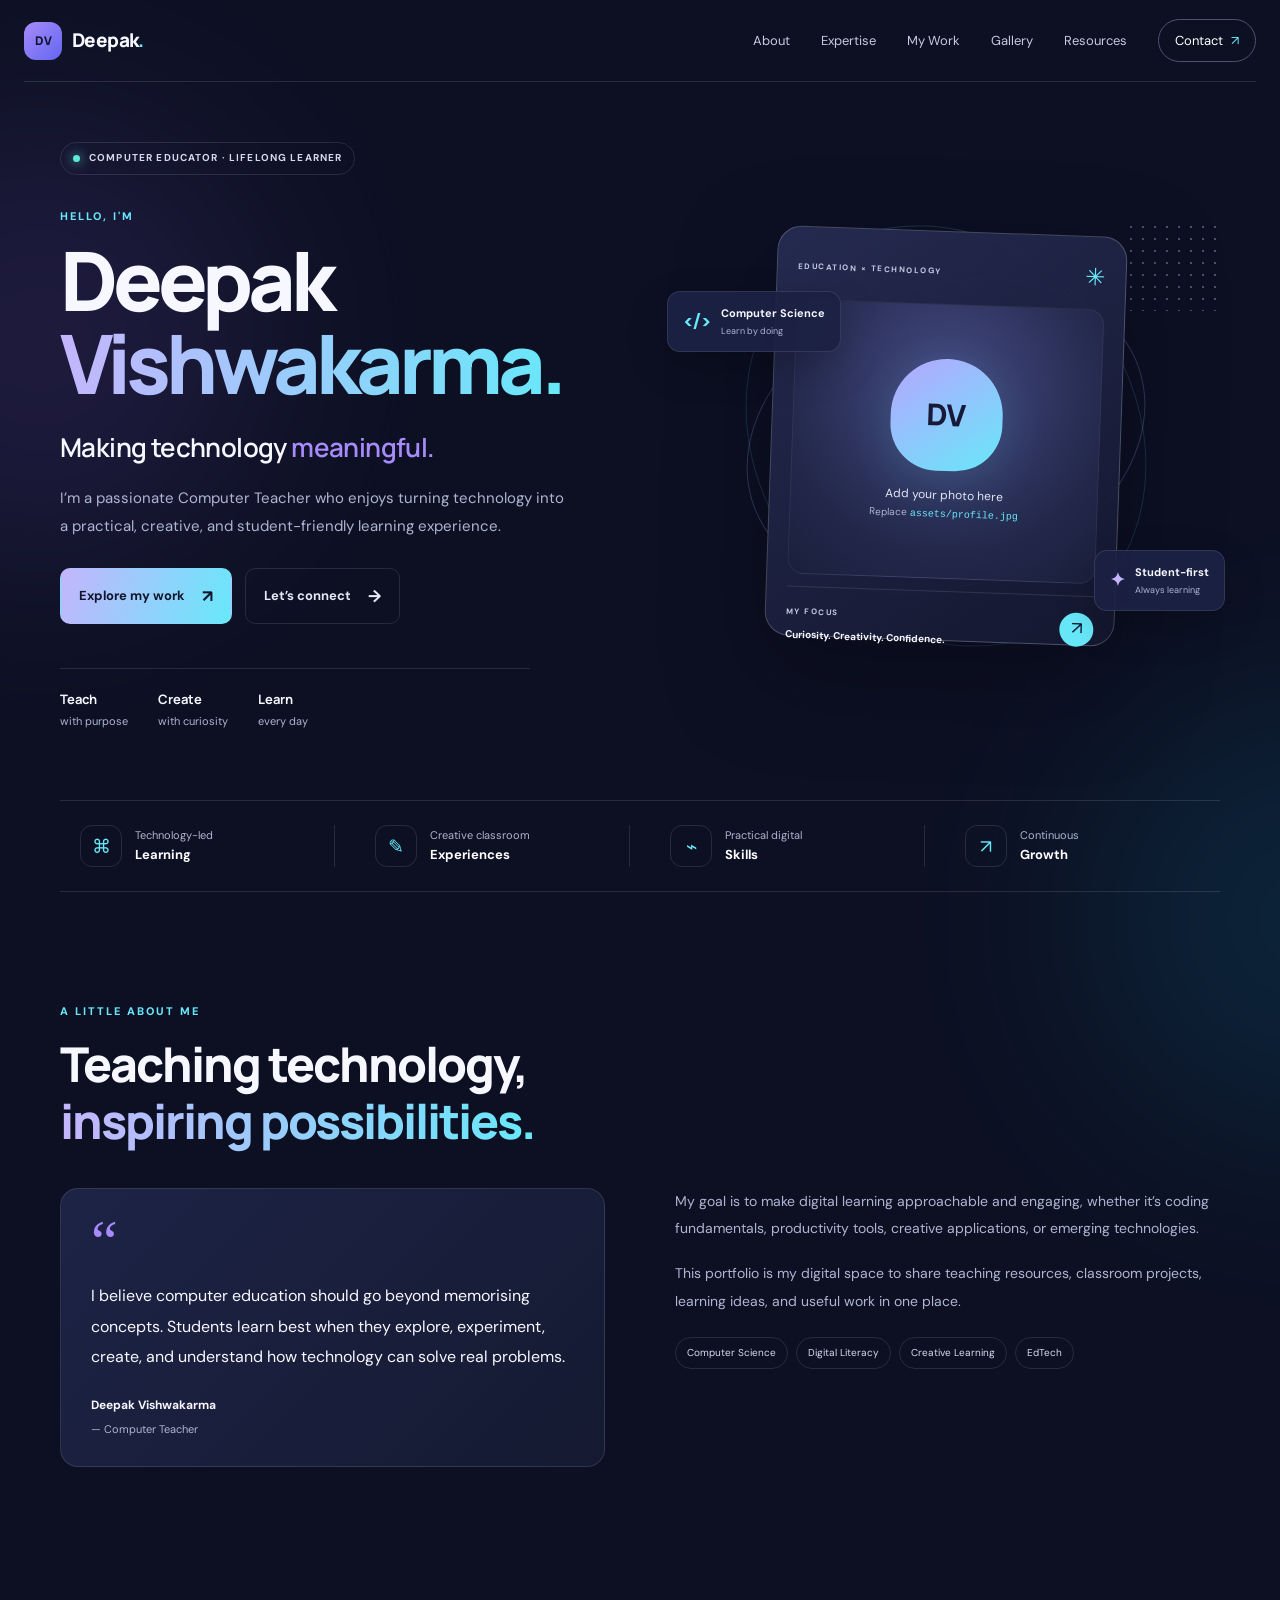
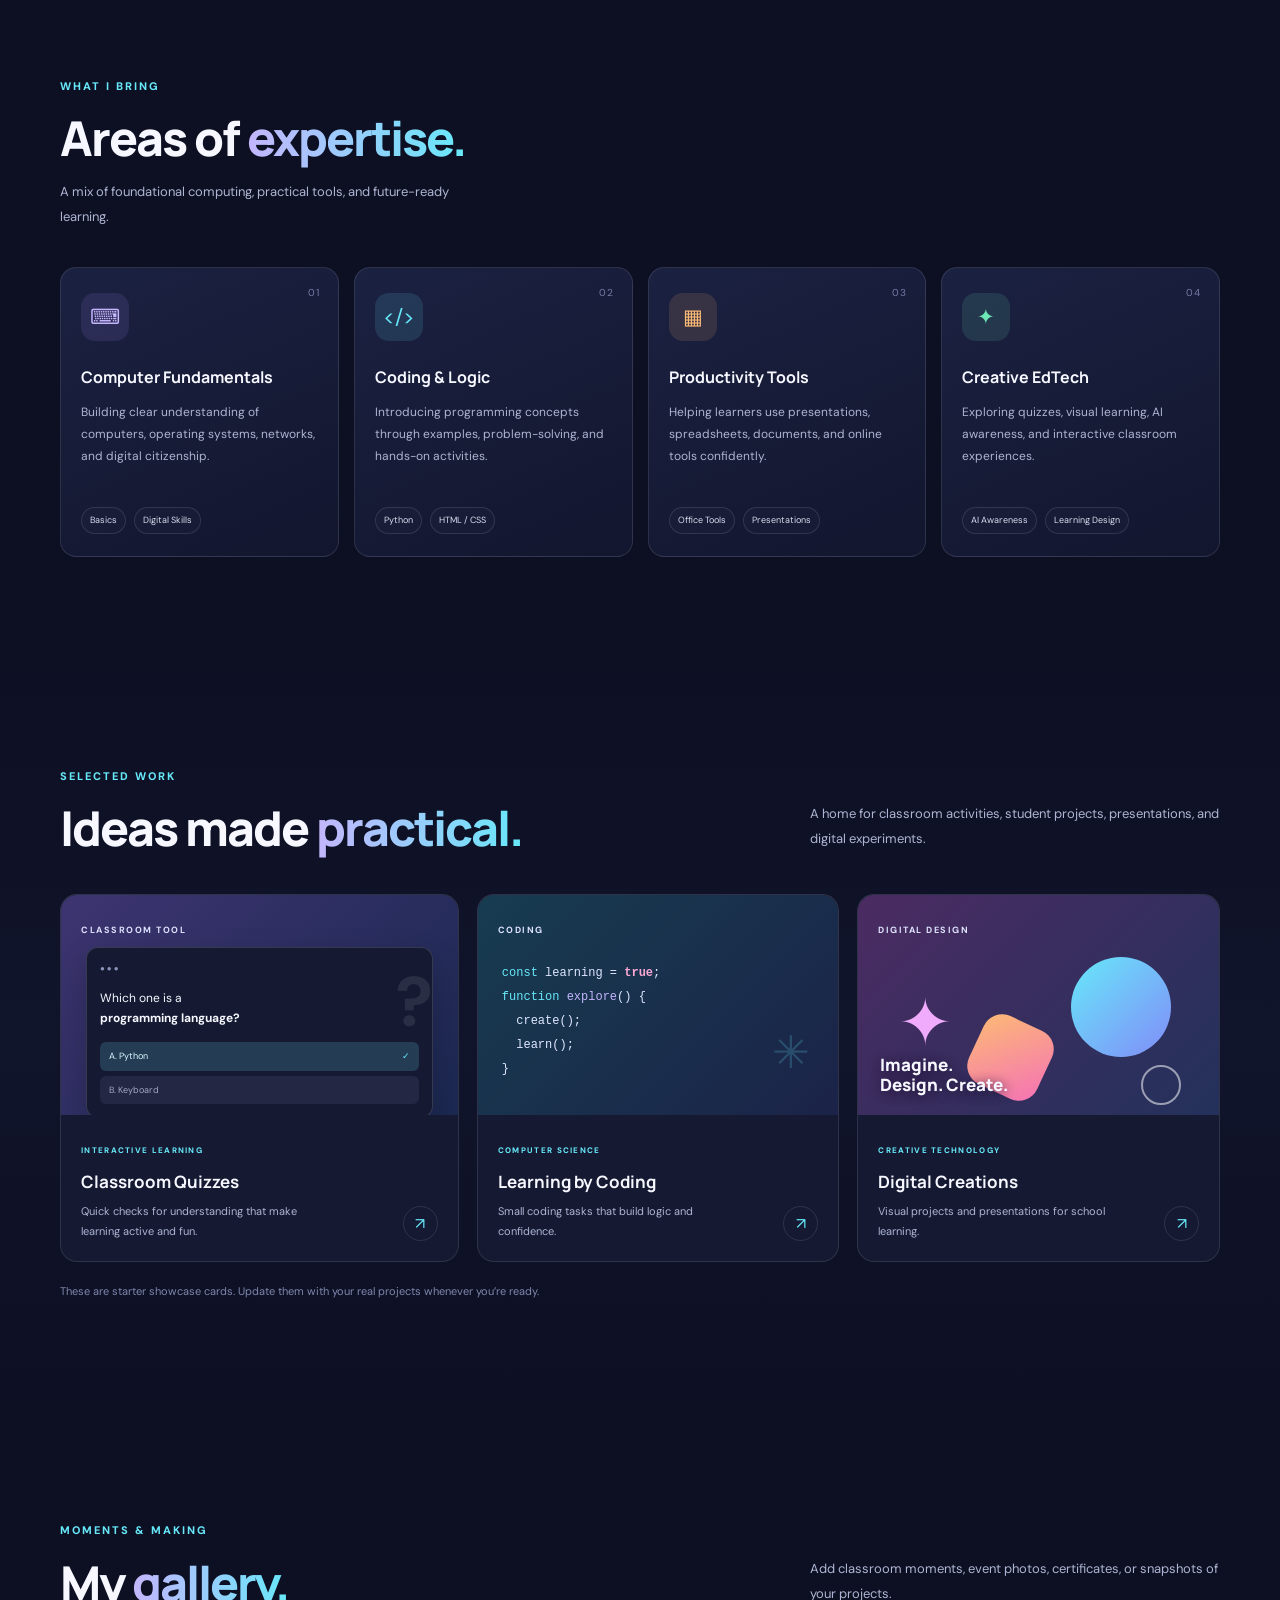
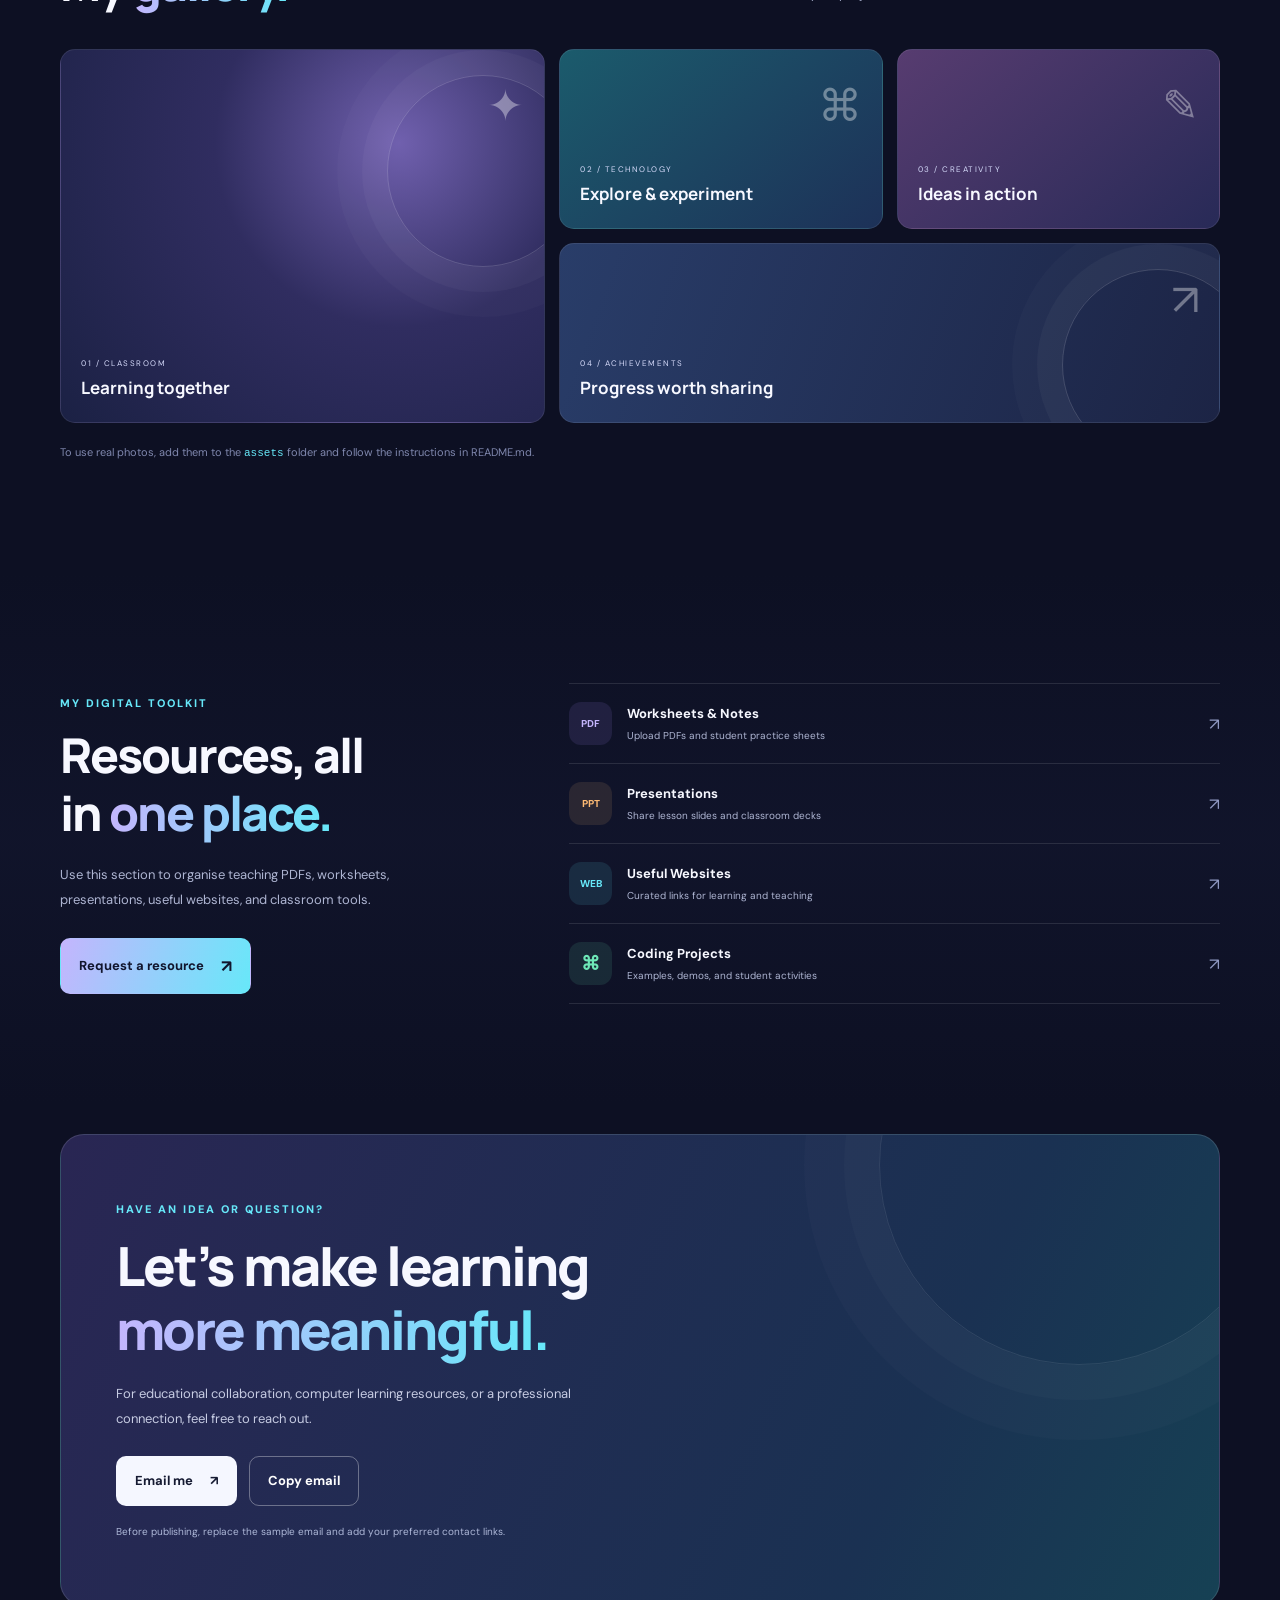
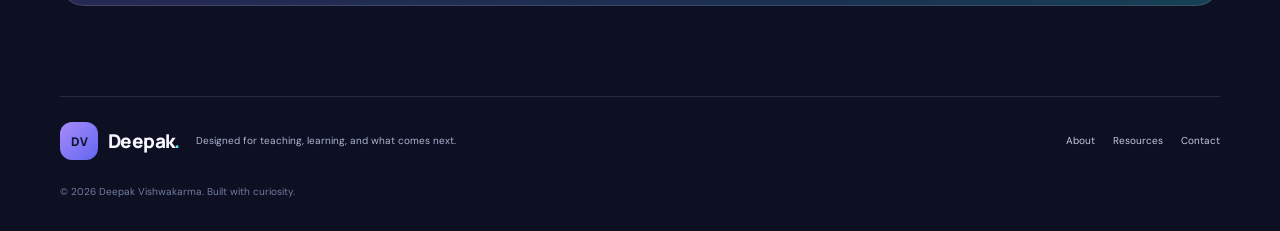
==== index.html @ 4300f4b6 "Add files via upload" ====
<!doctype html>
<html lang="en">
<head>
  <meta charset="utf-8">
  <meta name="viewport" content="width=device-width, initial-scale=1">
  <meta name="theme-color" content="#10152f">
  <meta name="description" content="Deepak Vishwakarma — Computer Teacher, technology educator, and lifelong learner.">
  <title>Deepak Vishwakarma | Computer Educator</title>
  <link rel="preconnect" href="https://fonts.googleapis.com">
  <link rel="preconnect" href="https://fonts.gstatic.com" crossorigin>
  <link href="https://fonts.googleapis.com/css2?family=DM+Sans:wght@400;500;600;700&family=Manrope:wght@400;500;600;700;800&display=swap" rel="stylesheet">
  <link rel="stylesheet" href="styles.css">
</head>
<body>
  <div class="page-glow glow-one"></div><div class="page-glow glow-two"></div>
  <header class="site-header">
    <a class="brand" href="#home" aria-label="Deepak Vishwakarma home"><span class="brand-mark">DV</span><span>Deepak<span class="brand-dot">.</span></span></a>
    <button class="menu-toggle" id="menuToggle" aria-label="Open navigation" aria-expanded="false">☰</button>
    <nav class="nav" id="nav">
      <a href="#about">About</a><a href="#expertise">Expertise</a><a href="#work">My Work</a><a href="#gallery">Gallery</a><a href="#resources">Resources</a><a class="nav-contact" href="#contact">Contact <span>↗</span></a>
    </nav>
  </header>

  <main>
    <section class="hero section-wrap" id="home">
      <div class="hero-copy">
        <div class="availability"><span class="pulse"></span> COMPUTER EDUCATOR · LIFELONG LEARNER</div>
        <p class="eyebrow">HELLO, I'M</p>
        <h1>Deepak<br><span>Vishwakarma.</span></h1>
        <h2>Making technology <em>meaningful.</em></h2>
        <p class="hero-description">I’m a passionate Computer Teacher who enjoys turning technology into a practical, creative, and student-friendly learning experience.</p>
        <div class="hero-actions"><a class="button button-primary" href="#work">Explore my work <span>↗</span></a><a class="button button-quiet" href="#contact">Let’s connect <span>→</span></a></div>
        <div class="hero-meta"><div><strong>Teach</strong><span>with purpose</span></div><div><strong>Create</strong><span>with curiosity</span></div><div><strong>Learn</strong><span>every day</span></div></div>
      </div>
      <div class="hero-visual">
        <div class="visual-orbit orbit-a"></div><div class="visual-orbit orbit-b"></div>
        <div class="portrait-card">
          <div class="portrait-top"><span class="tiny-label">EDUCATION × TECHNOLOGY</span><span class="spark">✳</span></div>
          <div class="portrait-placeholder" id="profilePhoto">
            <div class="avatar-shape"><span>DV</span></div>
            <p>Add your photo here</p><small>Replace <code>assets/profile.jpg</code></small>
          </div>
          <div class="portrait-bottom"><div><span class="tiny-label">MY FOCUS</span><strong>Curiosity. Creativity. Confidence.</strong></div><span class="arrow-badge">↗</span></div>
        </div>
        <div class="floating-chip chip-code"><span class="chip-icon">&lt;/&gt;</span><span><b>Computer Science</b><small>Learn by doing</small></span></div>
        <div class="floating-chip chip-light"><span class="chip-icon">✦</span><span><b>Student-first</b><small>Always learning</small></span></div>
        <div class="hero-grid-dots"></div>
      </div>
    </section>

    <section class="stats section-wrap">
      <div><span class="stat-icon">⌘</span><p>Technology-led<br><b>Learning</b></p></div>
      <div><span class="stat-icon">✎</span><p>Creative classroom<br><b>Experiences</b></p></div>
      <div><span class="stat-icon">⌁</span><p>Practical digital<br><b>Skills</b></p></div>
      <div><span class="stat-icon">↗</span><p>Continuous<br><b>Growth</b></p></div>
    </section>

    <section class="section section-wrap" id="about">
      <div class="section-heading"><p class="eyebrow">A LITTLE ABOUT ME</p><h2>Teaching technology,<br><span>inspiring possibilities.</span></h2></div>
      <div class="about-grid">
        <div class="about-note"><span class="quote-mark">“</span><p>I believe computer education should go beyond memorising concepts. Students learn best when they explore, experiment, create, and understand how technology can solve real problems.</p><div class="signature">Deepak Vishwakarma <span>— Computer Teacher</span></div></div>
        <div class="about-details"><p>My goal is to make digital learning approachable and engaging, whether it’s coding fundamentals, productivity tools, creative applications, or emerging technologies.</p><p>This portfolio is my digital space to share teaching resources, classroom projects, learning ideas, and useful work in one place.</p><div class="detail-pills"><span>Computer Science</span><span>Digital Literacy</span><span>Creative Learning</span><span>EdTech</span></div></div>
      </div>
    </section>

    <section class="section section-wrap" id="expertise">
      <div class="section-heading"><p class="eyebrow">WHAT I BRING</p><h2>Areas of <span>expertise.</span></h2><p class="section-subtitle">A mix of foundational computing, practical tools, and future-ready learning.</p></div>
      <div class="expertise-grid">
        <article class="expertise-card"><span class="card-number">01</span><div class="feature-icon purple">⌨</div><h3>Computer Fundamentals</h3><p>Building clear understanding of computers, operating systems, networks, and digital citizenship.</p><div class="mini-tags"><span>Basics</span><span>Digital Skills</span></div></article>
        <article class="expertise-card"><span class="card-number">02</span><div class="feature-icon blue">&lt;/&gt;</div><h3>Coding & Logic</h3><p>Introducing programming concepts through examples, problem-solving, and hands-on activities.</p><div class="mini-tags"><span>Python</span><span>HTML / CSS</span></div></article>
        <article class="expertise-card"><span class="card-number">03</span><div class="feature-icon orange">▦</div><h3>Productivity Tools</h3><p>Helping learners use presentations, spreadsheets, documents, and online tools confidently.</p><div class="mini-tags"><span>Office Tools</span><span>Presentations</span></div></article>
        <article class="expertise-card"><span class="card-number">04</span><div class="feature-icon green">✦</div><h3>Creative EdTech</h3><p>Exploring quizzes, visual learning, AI awareness, and interactive classroom experiences.</p><div class="mini-tags"><span>AI Awareness</span><span>Learning Design</span></div></article>
      </div>
    </section>

    <section class="section work-section" id="work"><div class="section-wrap">
      <div class="section-heading heading-row"><div><p class="eyebrow">SELECTED WORK</p><h2>Ideas made <span>practical.</span></h2></div><p class="section-subtitle">A home for classroom activities, student projects, presentations, and digital experiments.</p></div>
      <div class="work-grid">
        <article class="work-card work-feature"><div class="work-art art-quiz"><span class="art-label">CLASSROOM TOOL</span><div class="quiz-window"><span>● ● ●</span><div class="quiz-question">Which one is a<br><b>programming language?</b></div><div class="quiz-option">A. Python <span>✓</span></div><div class="quiz-option faded">B. Keyboard</div></div><span class="art-decoration">?</span></div><div class="work-info"><div><span class="work-type">INTERACTIVE LEARNING</span><h3>Classroom Quizzes</h3><p>Quick checks for understanding that make learning active and fun.</p></div><a class="round-link" href="#contact" aria-label="Ask about classroom quizzes">↗</a></div></article>
        <article class="work-card"><div class="work-art art-code"><span class="art-label">CODING</span><div class="code-lines"><i>const</i> learning = <b>true</b>;<br><i>function</i> <em>explore</em>() {<br>&nbsp;&nbsp;create();<br>&nbsp;&nbsp;learn();<br>}</div><span class="code-spark">✳</span></div><div class="work-info"><div><span class="work-type">COMPUTER SCIENCE</span><h3>Learning by Coding</h3><p>Small coding tasks that build logic and confidence.</p></div><a class="round-link" href="#resources" aria-label="Explore coding resources">↗</a></div></article>
        <article class="work-card"><div class="work-art art-creative"><span class="art-label">DIGITAL DESIGN</span><div class="design-shapes"><span>✦</span><i></i><b></b><em></em></div><div class="design-caption">Imagine.<br>Design. Create.</div></div><div class="work-info"><div><span class="work-type">CREATIVE TECHNOLOGY</span><h3>Digital Creations</h3><p>Visual projects and presentations for school learning.</p></div><a class="round-link" href="#gallery" aria-label="View gallery">↗</a></div></article>
      </div>
      <p class="edit-hint">These are starter showcase cards. Update them with your real projects whenever you’re ready.</p>
    </div></section>

    <section class="section section-wrap" id="gallery">
      <div class="section-heading heading-row"><div><p class="eyebrow">MOMENTS & MAKING</p><h2>My <span>gallery.</span></h2></div><p class="section-subtitle">Add classroom moments, event photos, certificates, or snapshots of your projects.</p></div>
      <div class="gallery-grid">
        <div class="gallery-tile gallery-one"><span class="gallery-symbol">✦</span><div><small>01 / CLASSROOM</small><b>Learning together</b></div></div>
        <div class="gallery-tile gallery-two"><span class="gallery-symbol">⌘</span><div><small>02 / TECHNOLOGY</small><b>Explore & experiment</b></div></div>
        <div class="gallery-tile gallery-three"><span class="gallery-symbol">✎</span><div><small>03 / CREATIVITY</small><b>Ideas in action</b></div></div>
        <div class="gallery-tile gallery-four"><span class="gallery-symbol">↗</span><div><small>04 / ACHIEVEMENTS</small><b>Progress worth sharing</b></div></div>
      </div>
      <p class="edit-hint">To use real photos, add them to the <code>assets</code> folder and follow the instructions in README.md.</p>
    </section>

    <section class="section resources-section" id="resources"><div class="section-wrap resources-layout">
      <div><p class="eyebrow">MY DIGITAL TOOLKIT</p><h2>Resources, all<br>in <span>one place.</span></h2><p class="section-subtitle">Use this section to organise teaching PDFs, worksheets, presentations, useful websites, and classroom tools.</p><a class="button button-primary" href="#contact">Request a resource <span>↗</span></a></div>
      <div class="resource-list">
        <a class="resource-item" href="#contact"><span class="resource-icon">PDF</span><span><b>Worksheets & Notes</b><small>Upload PDFs and student practice sheets</small></span><span class="resource-arrow">↗</span></a>
        <a class="resource-item" href="#contact"><span class="resource-icon ppt">PPT</span><span><b>Presentations</b><small>Share lesson slides and classroom decks</small></span><span class="resource-arrow">↗</span></a>
        <a class="resource-item" href="#contact"><span class="resource-icon web">WEB</span><span><b>Useful Websites</b><small>Curated links for learning and teaching</small></span><span class="resource-arrow">↗</span></a>
        <a class="resource-item" href="#contact"><span class="resource-icon code">⌘</span><span><b>Coding Projects</b><small>Examples, demos, and student activities</small></span><span class="resource-arrow">↗</span></a>
      </div>
    </div></section>

    <section class="section section-wrap contact-section" id="contact">
      <div class="contact-card"><div class="contact-orb"></div><p class="eyebrow">HAVE AN IDEA OR QUESTION?</p><h2>Let’s make learning<br><span>more meaningful.</span></h2><p>For educational collaboration, computer learning resources, or a professional connection, feel free to reach out.</p><div class="contact-actions"><a class="button button-light" id="emailLink" href="mailto:your.email@example.com">Email me <span>↗</span></a><button class="button button-outline-light" id="copyEmail" type="button">Copy email</button></div><small class="contact-note">Before publishing, replace the sample email and add your preferred contact links.</small></div>
    </section>
  </main>

  <footer class="footer section-wrap"><a class="brand" href="#home"><span class="brand-mark">DV</span><span>Deepak<span class="brand-dot">.</span></span></a><p>Designed for teaching, learning, and what comes next.</p><div class="footer-links"><a href="#about">About</a><a href="#resources">Resources</a><a href="#contact">Contact</a></div><small>© <span id="year"></span> Deepak Vishwakarma. Built with curiosity.</small></footer>
  <div class="toast" id="toast" role="status" aria-live="polite"></div>
  <script src="script.js"></script>
</body>
</html>
---- styles.css ----
:root{--bg:#0d1023;--panel:#151a35;--panel2:#1b2142;--text:#f7f8ff;--muted:#aeb5d2;--purple:#a78bfa;--cyan:#67e8f9;--line:rgba(255,255,255,.11);--font:'DM Sans',sans-serif;--display:'Manrope',sans-serif}
*{box-sizing:border-box}html{scroll-behavior:smooth;scroll-padding-top:90px}body{margin:0;background:var(--bg);color:var(--text);font-family:var(--font);line-height:1.65;overflow-x:hidden}a{color:inherit;text-decoration:none}button{font:inherit}.page-glow{position:absolute;width:440px;height:440px;border-radius:50%;filter:blur(100px);opacity:.15;pointer-events:none;z-index:-1}.glow-one{background:#805ad5;top:120px;left:-180px}.glow-two{background:#0891b2;top:700px;right:-250px}.section-wrap{width:min(1160px,calc(100% - 48px));margin-inline:auto}.site-header{height:82px;width:min(1240px,calc(100% - 48px));margin:auto;display:flex;align-items:center;justify-content:space-between;border-bottom:1px solid var(--line);position:relative;z-index:10}.brand{display:flex;align-items:center;gap:10px;font-family:var(--display);font-size:19px;font-weight:800;letter-spacing:-.6px}.brand-mark{display:grid;place-items:center;width:38px;height:38px;border-radius:12px;background:linear-gradient(135deg,var(--purple),#6366f1);color:#10152f;font-size:12px;font-weight:900;letter-spacing:0}.brand-dot{color:var(--cyan)}.nav{display:flex;align-items:center;gap:31px;font-size:13px;color:#c6cbe0}.nav a{transition:color .2s}.nav a:hover{color:var(--cyan)}.nav-contact{border:1px solid #4c5273;border-radius:30px;padding:10px 16px;color:white!important}.nav-contact span{color:var(--cyan);margin-left:5px}.menu-toggle{display:none;background:none;color:white;border:1px solid var(--line);border-radius:9px;padding:7px 10px;font-size:21px}.hero{display:grid;grid-template-columns:1.03fr .97fr;gap:30px;align-items:center;min-height:660px;padding-top:60px;padding-bottom:70px}.availability{display:inline-flex;align-items:center;gap:9px;padding:7px 12px;border:1px solid var(--line);border-radius:30px;color:#d6d9ea;font-size:10px;letter-spacing:1.15px;font-weight:700;margin-bottom:32px}.pulse{width:7px;height:7px;border-radius:50%;background:#5eead4;box-shadow:0 0 12px #5eead4}.eyebrow{font-size:11px;font-weight:800;letter-spacing:2px;color:var(--cyan);margin:0 0 14px}.hero h1{font-family:var(--display);font-size:clamp(52px,6.5vw,82px);line-height:1.02;letter-spacing:-5px;margin:0 0 20px;font-weight:800}.hero h1 span,.section-heading h2 span,.resources-layout h2 span,.contact-card h2 span{background:linear-gradient(90deg,#c4b5fd,#67e8f9);-webkit-background-clip:text;background-clip:text;color:transparent}.hero h2{font-family:var(--display);font-size:clamp(19px,2.2vw,26px);font-weight:600;margin:0 0 15px;letter-spacing:-.6px}.hero h2 em{font-style:normal;color:var(--purple)}.hero-description{max-width:510px;color:var(--muted);font-size:15px;line-height:1.9}.hero-actions{display:flex;align-items:center;gap:13px;margin-top:27px}.button{display:inline-flex;justify-content:center;align-items:center;gap:17px;border-radius:10px;padding:13px 18px;font-size:13px;font-weight:700;border:1px solid transparent;cursor:pointer;transition:transform .2s,opacity .2s}.button:hover{transform:translateY(-2px)}.button-primary{background:linear-gradient(110deg,#c4b5fd,#67e8f9);color:#11152d}.button-primary span,.button-quiet span{font-size:17px}.button-quiet{color:#e6e8f5;border-color:var(--line)}.hero-meta{display:flex;gap:30px;margin-top:44px;padding-top:20px;border-top:1px solid var(--line);max-width:470px}.hero-meta div{display:flex;flex-direction:column;gap:2px}.hero-meta strong{font-family:var(--display);font-size:13px}.hero-meta span{font-size:11px;color:var(--muted)}.hero-visual{position:relative;min-height:490px;display:grid;place-items:center}.portrait-card{position:relative;z-index:2;width:min(350px,78%);height:410px;border:1px solid rgba(255,255,255,.2);border-radius:24px;padding:20px;background:linear-gradient(145deg,rgba(38,44,82,.96),rgba(20,24,48,.96));box-shadow:0 35px 90px #05071380;transform:rotate(2deg)}.portrait-top,.portrait-bottom{display:flex;justify-content:space-between;align-items:center}.tiny-label{font-size:8px;letter-spacing:1.5px;color:#c3c9e4;font-weight:700}.spark{font-size:24px;color:var(--cyan)}.portrait-placeholder{height:275px;margin:12px 0;display:flex;flex-direction:column;align-items:center;justify-content:center;border-radius:16px;background:radial-gradient(circle at 50% 30%,#454b83,#24294d 65%,#1a1f3b);border:1px solid #ffffff10}.avatar-shape{width:112px;height:112px;border-radius:50% 50% 42% 42%;display:grid;place-items:center;background:linear-gradient(145deg,#b7a5ff,#67e8f9);color:#161a38;font-family:var(--display);font-size:30px;font-weight:800;box-shadow:0 12px 50px #67e8f925}.portrait-placeholder p{font-size:12px;margin:15px 0 0;color:#e3e5f5}.portrait-placeholder small{font-size:10px;color:#aeb5d2}.portrait-placeholder code,.edit-hint code{color:var(--cyan)}.portrait-bottom{padding-top:9px;border-top:1px solid var(--line)}.portrait-bottom strong{display:block;font-size:10px;margin-top:5px}.arrow-badge{display:grid;place-items:center;width:34px;height:34px;border-radius:50%;background:var(--cyan);color:#10152f;font-size:18px}.visual-orbit{position:absolute;border:1px solid #9c9ff54a;border-radius:50%;transform:rotate(-20deg)}.orbit-a{width:410px;height:300px}.orbit-b{width:440px;height:380px;transform:rotate(55deg);border-color:#67e8f92a}.floating-chip{position:absolute;z-index:3;display:flex;align-items:center;gap:10px;padding:12px 15px;border-radius:13px;border:1px solid #ffffff1a;background:#1c2244ed;box-shadow:0 15px 40px #0003}.floating-chip b,.floating-chip small{display:block}.floating-chip b{font-size:11px}.floating-chip small{font-size:9px;color:var(--muted);margin-top:2px}.chip-code{left:-5px;top:100px}.chip-light{right:-5px;bottom:70px}.chip-icon{font-weight:800;color:var(--cyan);font-size:18px}.chip-light .chip-icon{color:#c4b5fd}.hero-grid-dots{position:absolute;right:0;top:30px;width:95px;height:90px;opacity:.5;background-image:radial-gradient(#8b91c8 1px,transparent 1px);background-size:12px 12px}.stats{display:grid;grid-template-columns:repeat(4,1fr);border-block:1px solid var(--line);padding:24px 0;gap:20px}.stats>div{display:flex;align-items:center;gap:13px;padding-left:20px;border-right:1px solid var(--line)}.stats>div:last-child{border:0}.stat-icon{width:42px;height:42px;border:1px solid #ffffff1c;border-radius:12px;display:grid;place-items:center;color:var(--cyan);font-size:19px}.stats p{margin:0;color:var(--muted);font-size:11px;line-height:1.6}.stats b{color:#fff;font-size:13px}.section{padding-top:110px;padding-bottom:100px}.section-heading{margin-bottom:38px}.section-heading h2,.resources-layout h2,.contact-card h2{font-family:var(--display);font-size:clamp(32px,4vw,48px);line-height:1.2;letter-spacing:-2px;margin:0;font-weight:800}.section-subtitle{color:var(--muted);font-size:13px;line-height:1.9;max-width:410px}.about-grid{display:grid;grid-template-columns:1fr 1fr;gap:70px;align-items:start}.about-note{position:relative;background:linear-gradient(135deg,#1d2345,#151a32);border:1px solid var(--line);border-radius:18px;padding:28px 30px}.quote-mark{font-family:Georgia,serif;font-size:60px;line-height:.8;color:var(--purple)}.about-note p{font-size:16px;line-height:1.9;margin:12px 0 24px}.signature{font-weight:700;font-size:12px}.signature span{display:block;color:var(--muted);font-weight:400;font-size:11px;margin-top:4px}.about-details p{font-size:14px;color:var(--muted);line-height:1.95;margin-top:0;margin-bottom:18px}.detail-pills,.mini-tags{display:flex;flex-wrap:wrap;gap:8px;margin-top:22px}.detail-pills span,.mini-tags span{border:1px solid var(--line);border-radius:30px;padding:7px 11px;color:#d8dcef;font-size:10px}.expertise-grid{display:grid;grid-template-columns:repeat(4,1fr);gap:15px}.expertise-card{position:relative;padding:25px 20px 22px;background:linear-gradient(155deg,#1b2141,#12162e);border:1px solid var(--line);border-radius:16px;transition:transform .2s,border-color .2s}.expertise-card:hover,.work-card:hover{transform:translateY(-4px);border-color:#a78bfa66}.card-number{position:absolute;right:18px;top:17px;font-size:10px;color:#757da7;letter-spacing:1px}.feature-icon{width:48px;height:48px;display:grid;place-items:center;border-radius:14px;font-size:21px;margin-bottom:25px}.purple{background:#a78bfa20;color:#c4b5fd}.blue{background:#67e8f920;color:#67e8f9}.orange{background:#fdba7420;color:#fdba74}.green{background:#6ee7b720;color:#6ee7b7}.expertise-card h3{font-family:var(--display);font-size:16px;line-height:1.4;margin:0 0 12px}.expertise-card p{font-size:12px;line-height:1.85;color:var(--muted);min-height:88px;margin:0}.mini-tags{margin-top:18px}.mini-tags span{font-size:9px;padding:5px 8px;background:#ffffff04}.work-section,.resources-section{background:linear-gradient(180deg,transparent,#14183280,transparent)}.heading-row{display:flex;justify-content:space-between;align-items:end;gap:30px}.heading-row .section-subtitle{margin:0 0 5px}.work-grid{display:grid;grid-template-columns:1.1fr 1fr 1fr;gap:18px}.work-card{overflow:hidden;border:1px solid var(--line);border-radius:17px;background:#151a32;transition:transform .2s,border-color .2s}.work-art{height:220px;position:relative;overflow:hidden;padding:20px}.art-label{font-size:9px;letter-spacing:1.5px;color:#dfe4ff;font-weight:700}.art-quiz{background:linear-gradient(135deg,#3d3470,#1b2851)}.quiz-window{position:absolute;left:25px;right:25px;top:52px;background:#151a32;border:1px solid #ffffff24;border-radius:12px;padding:13px;box-shadow:0 15px 35px #0003;font-size:9px}.quiz-window>span{color:#8b92bb;font-size:8px}.quiz-question{font-size:12px;margin:13px 0}.quiz-option{padding:7px 9px;background:#243c54;border-radius:6px;margin-top:5px;color:#d8fbff}.quiz-option span{float:right;color:#67e8f9}.quiz-option.faded{background:#232743;color:#a1a7c3}.art-decoration{position:absolute;right:25px;top:50px;font-size:70px;color:#ffffff17;font-weight:800}.art-code{background:linear-gradient(135deg,#173c50,#1b2348)}.code-lines{position:absolute;left:24px;top:66px;font:12px/2 monospace;color:#e0e7ff}.code-lines i{color:#67e8f9;font-style:normal}.code-lines b{color:#f9a8d4}.code-lines em{color:#c4b5fd;font-style:normal}.code-spark{position:absolute;right:28px;bottom:25px;font-size:45px;color:#67e8f933}.art-creative{background:linear-gradient(135deg,#4b2b62,#23315b)}.design-shapes{position:absolute;inset:50px 0 0 0}.design-shapes span{position:absolute;left:40px;top:25px;color:#f0abfc;font-size:65px}.design-shapes i{position:absolute;width:100px;height:100px;border-radius:50%;background:linear-gradient(135deg,#67e8f9,#818cf8);right:48px;top:12px}.design-shapes b{position:absolute;width:75px;height:75px;background:linear-gradient(135deg,#fdba74,#f472b6);left:115px;top:75px;transform:rotate(25deg);border-radius:20px}.design-shapes em{position:absolute;width:40px;height:40px;border:2px solid #fff8;right:38px;bottom:10px;border-radius:50%}.design-caption{position:absolute;left:22px;bottom:20px;font-family:var(--display);font-weight:800;font-size:17px;line-height:1.2;text-shadow:0 2px 12px #201132}.work-info{padding:20px;display:flex;justify-content:space-between;gap:12px;align-items:end}.work-type{font-size:8px;letter-spacing:1.3px;color:var(--cyan);font-weight:800}.work-info h3{font-family:var(--display);font-size:17px;margin:6px 0}.work-info p{font-size:11px;color:var(--muted);line-height:1.8;margin:0;max-width:240px}.round-link{flex-shrink:0;width:35px;height:35px;border-radius:50%;border:1px solid var(--line);display:grid;place-items:center;color:var(--cyan)}.edit-hint{color:#7f87ad;font-size:11px;margin-top:20px}.gallery-grid{display:grid;grid-template-columns:1.2fr .8fr .8fr;grid-template-rows:180px 180px;gap:14px}.gallery-tile{border-radius:15px;position:relative;overflow:hidden;padding:20px;display:flex;flex-direction:column;justify-content:space-between;border:1px solid #ffffff16}.gallery-one{grid-row:span 2;background:radial-gradient(circle at 70% 25%,#7060ae,#302d60 42%,#1b2144)}.gallery-two{background:linear-gradient(140deg,#1b5b6c,#1d3158)}.gallery-three{background:linear-gradient(140deg,#573c70,#282a57)}.gallery-four{grid-column:span 2;background:linear-gradient(110deg,#293d69,#1c2445)}.gallery-symbol{font-size:44px;color:#ffffff60;align-self:flex-end}.gallery-tile div{display:flex;flex-direction:column;gap:4px;z-index:1}.gallery-tile small{font-size:8px;letter-spacing:1.5px;color:#d5dafa}.gallery-tile b{font-family:var(--display);font-size:17px}.gallery-one:after,.gallery-four:after{content:"";position:absolute;width:190px;height:190px;border:1px solid #ffffff2a;border-radius:50%;right:-35px;top:25px;box-shadow:0 0 0 25px #ffffff08,0 0 0 50px #ffffff05}.resources-layout{display:grid;grid-template-columns:.8fr 1.2fr;gap:75px;align-items:center}.resources-layout .section-subtitle{margin:22px 0 25px}.resource-list{border-top:1px solid var(--line)}.resource-item{display:flex;align-items:center;gap:15px;padding:18px 0;border-bottom:1px solid var(--line);transition:padding .2s}.resource-item:hover{padding-left:8px}.resource-icon{width:43px;height:43px;flex-shrink:0;display:grid;place-items:center;border-radius:12px;background:#a78bfa1e;color:#c4b5fd;font-size:10px;font-weight:800}.resource-icon.ppt{background:#fdba741c;color:#fdba74}.resource-icon.web{background:#67e8f91c;color:#67e8f9}.resource-icon.code{background:#6ee7b71c;color:#6ee7b7;font-size:19px}.resource-item>span:nth-child(2){display:flex;flex-direction:column;gap:3px;flex:1}.resource-item b{font-size:13px}.resource-item small{font-size:10px;color:var(--muted)}.resource-arrow{font-size:17px;color:#8e97c1}.contact-section{padding-top:30px;padding-bottom:90px}.contact-card{position:relative;overflow:hidden;padding:65px 55px;border-radius:24px;border:1px solid #ffffff20;background:linear-gradient(115deg,#292653,#1a3152 72%,#164154)}.contact-card .eyebrow,.contact-card h2,.contact-card>p:not(.eyebrow),.contact-actions,.contact-note{position:relative;z-index:1}.contact-card h2{font-size:clamp(34px,4.4vw,54px)}.contact-card>p:not(.eyebrow){max-width:510px;color:#c7cce3;font-size:13px;line-height:1.9;margin:20px 0 25px}.contact-orb{position:absolute;width:400px;height:400px;border:1px solid #ffffff18;border-radius:50%;right:-60px;top:-170px;box-shadow:0 0 0 35px #ffffff05,0 0 0 75px #ffffff04}.contact-actions{display:flex;gap:12px;align-items:center}.button-light{background:#f5f7ff;color:#151a32}.button-outline-light{background:transparent;color:#fff;border-color:#ffffff55}.contact-note{display:block;font-size:10px;color:#aeb8d8;margin-top:18px}.footer{display:grid;grid-template-columns:auto 1fr auto;gap:16px;align-items:center;padding-top:25px;padding-bottom:30px;border-top:1px solid var(--line)}.footer>p{font-size:10px;color:var(--muted);margin:0}.footer-links{display:flex;gap:18px;font-size:10px;color:#c4c9df}.footer>small{grid-column:1/-1;color:#737c9f;font-size:10px;margin-top:8px}.toast{position:fixed;bottom:25px;left:50%;transform:translate(-50%,20px);background:#f5f7ff;color:#10152f;padding:10px 16px;border-radius:9px;font-size:12px;font-weight:700;opacity:0;pointer-events:none;transition:all .25s;z-index:20}.toast.show{opacity:1;transform:translate(-50%,0)}
@media(max-width:900px){.nav{gap:16px}.hero{gap:10px}.hero h1{letter-spacing:-3px}.expertise-grid{grid-template-columns:repeat(2,1fr)}.work-grid{grid-template-columns:1fr 1fr}.work-card:first-child{grid-column:span 2}.work-card:first-child .work-art{height:240px}.resources-layout{gap:35px}.stats>div{padding-left:10px}}
@media(max-width:650px){.section-wrap,.site-header{width:calc(100% - 34px)}.site-header{height:70px}.menu-toggle{display:block}.nav{display:none;position:absolute;top:62px;left:0;right:0;padding:16px;background:#171c38;border:1px solid var(--line);border-radius:14px;flex-direction:column;align-items:stretch;gap:0;box-shadow:0 20px 40px #0005}.nav.open{display:flex}.nav a{padding:12px 10px}.nav-contact{margin-top:5px;text-align:center}.hero{grid-template-columns:1fr;padding-top:48px;padding-bottom:50px;min-height:0}.hero h1{font-size:60px}.hero-visual{min-height:430px;margin-top:10px}.portrait-card{height:370px;width:min(320px,78%)}.portrait-placeholder{height:235px}.chip-code{left:0;top:70px}.chip-light{right:0;bottom:45px}.orbit-a{width:320px;height:270px}.orbit-b{width:340px;height:320px}.hero-meta{gap:18px}.stats{grid-template-columns:1fr 1fr;gap:18px;padding:20px 0}.stats>div{border-right:0;padding-left:0}.section{padding-top:75px;padding-bottom:70px}.about-grid,.resources-layout{grid-template-columns:1fr;gap:28px}.section-heading h2,.resources-layout h2{letter-spacing:-1.3px}.expertise-grid{gap:10px}.expertise-card{padding:20px 15px}.expertise-card p{min-height:0}.heading-row{display:block}.heading-row .section-subtitle{margin-top:15px}.work-grid{grid-template-columns:1fr}.work-card:first-child{grid-column:auto}.work-card:first-child .work-art,.work-art{height:210px}.gallery-grid{grid-template-columns:1fr 1fr;grid-template-rows:170px 170px 150px}.gallery-one{grid-row:span 2}.gallery-four{grid-column:span 2}.contact-card{padding:40px 25px}.contact-orb{right:-230px}.footer{grid-template-columns:1fr auto}.footer>p{grid-column:1/-1;grid-row:2}.footer-links{grid-column:1/-1;grid-row:3}.footer>small{grid-row:4}.hero-actions{flex-wrap:wrap}}
@media(max-width:380px){.hero h1{font-size:52px}.availability{font-size:8px}.hero-meta{gap:12px}.hero-meta strong{font-size:12px}.hero-meta span{font-size:10px}.expertise-grid{grid-template-columns:1fr}.gallery-grid{gap:9px}.gallery-tile{padding:14px}.gallery-tile b{font-size:14px}}
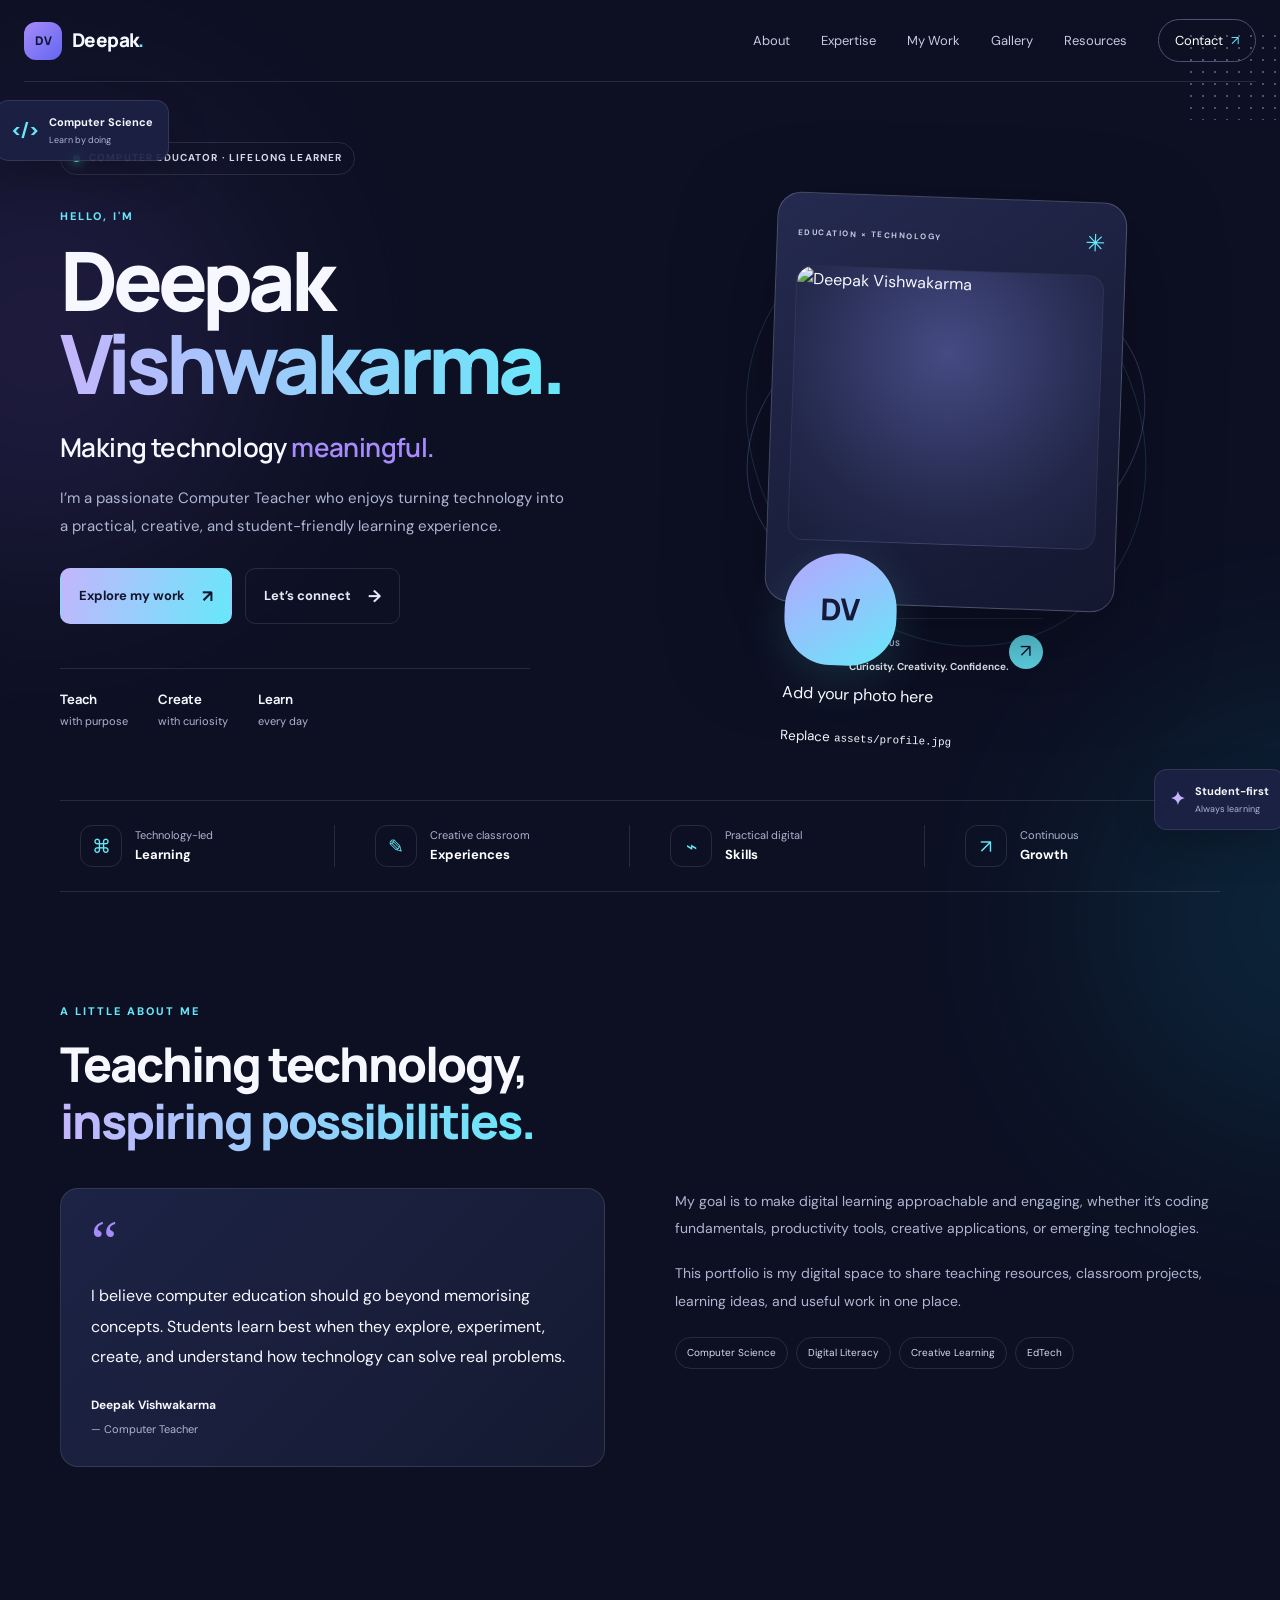
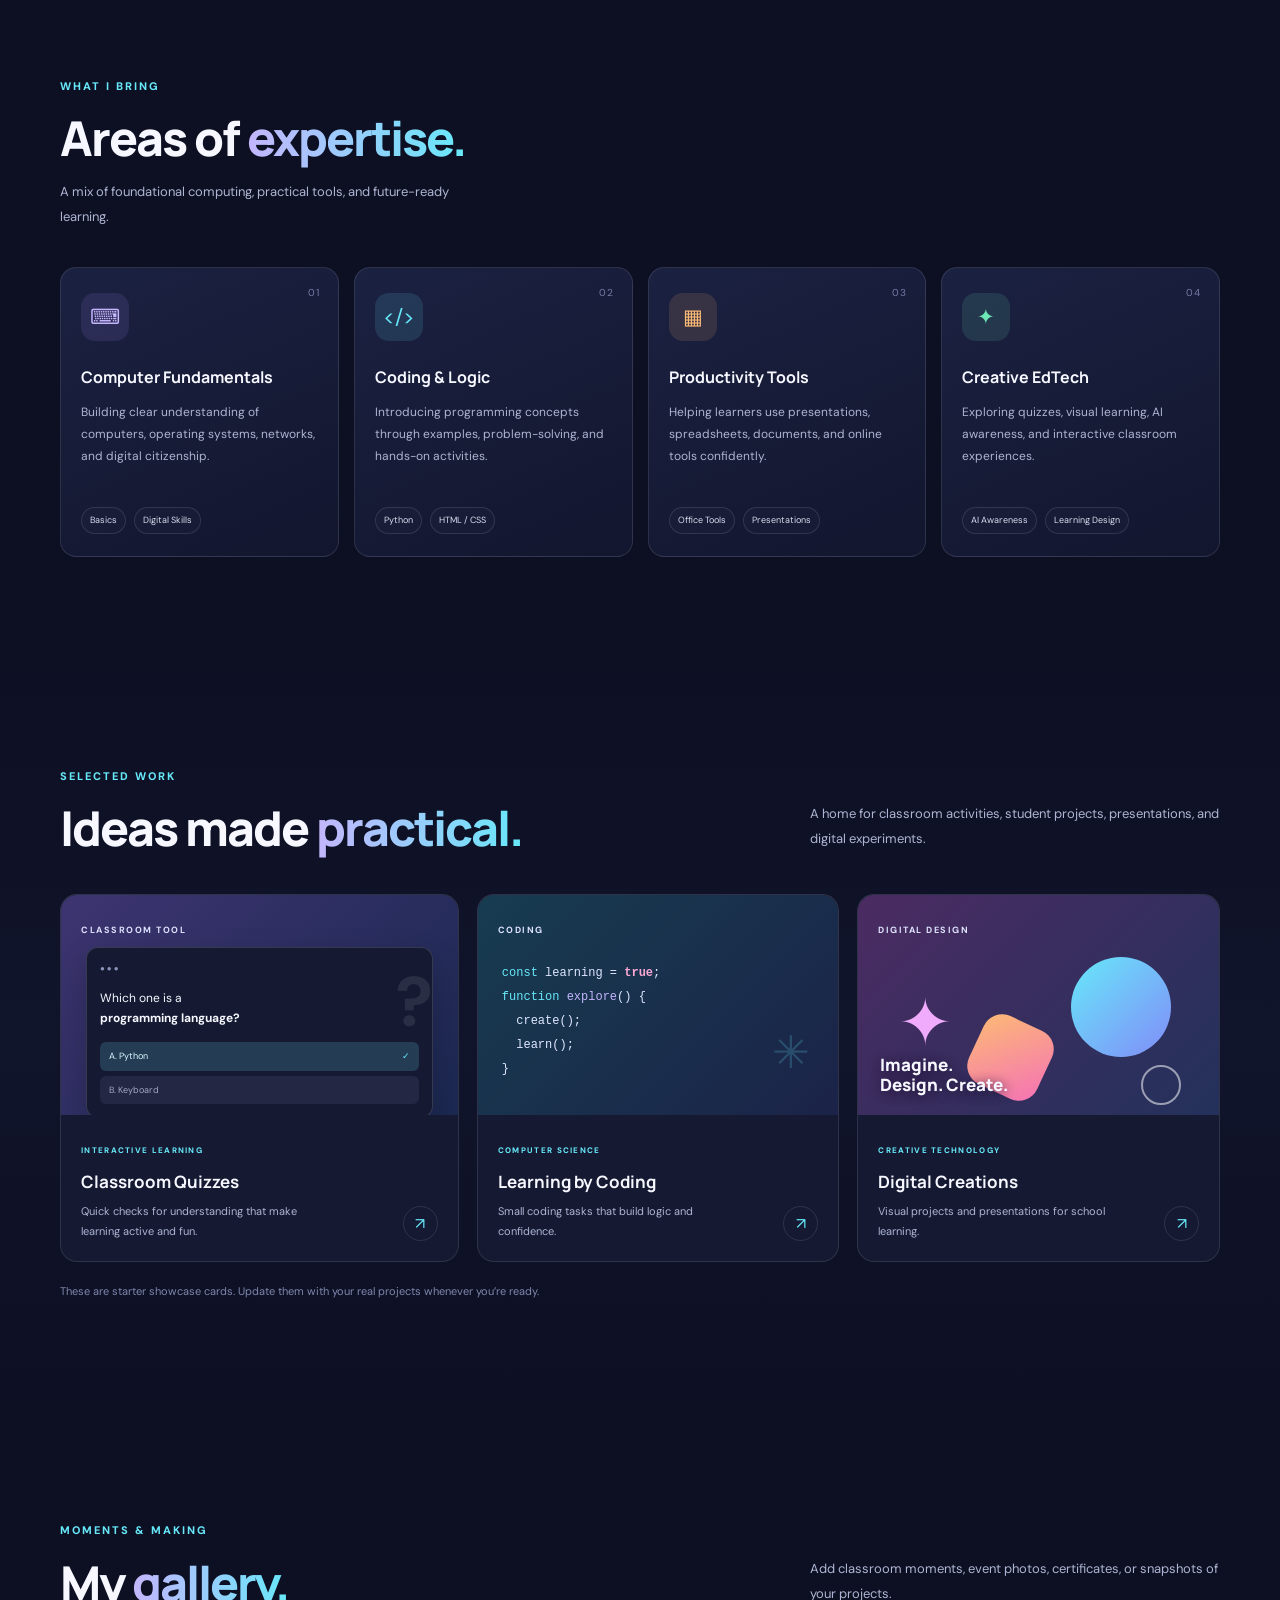
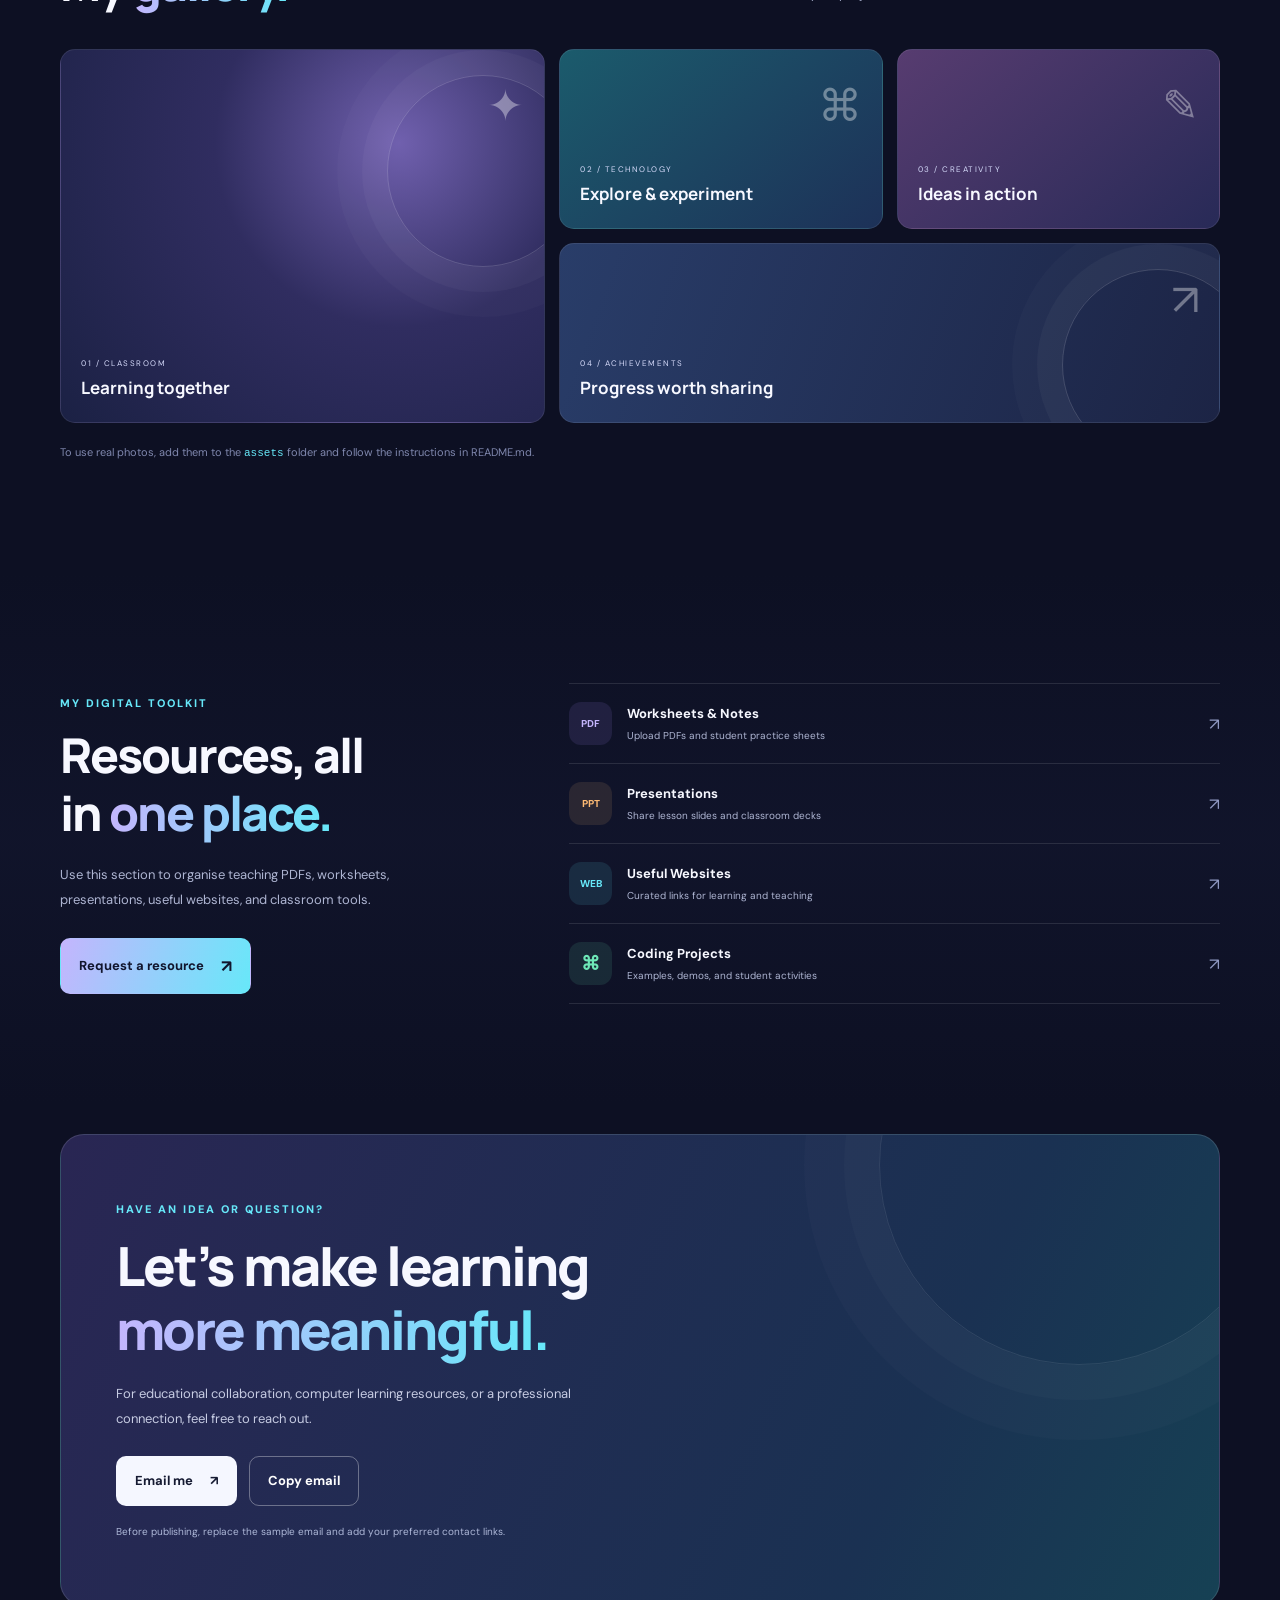
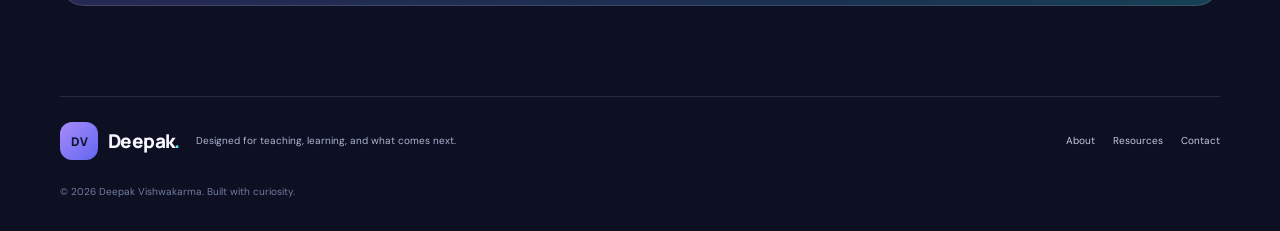
==== commit 5dbadb29: "Update index.html" ====
--- a/index.html
+++ b/index.html
@@ -36,7 +36,9 @@
         <div class="visual-orbit orbit-a"></div><div class="visual-orbit orbit-b"></div>
         <div class="portrait-card">
           <div class="portrait-top"><span class="tiny-label">EDUCATION × TECHNOLOGY</span><span class="spark">✳</span></div>
-          <div class="portrait-placeholder" id="profilePhoto">
+          <div class="portrait-placeholder">
+          <img src="profile.jpg" alt="Deepak Vishwakarma" style="width:100%;height:100%;object-fit:cover;border-radius:16px">
+          </div>
             <div class="avatar-shape"><span>DV</span></div>
             <p>Add your photo here</p><small>Replace <code>assets/profile.jpg</code></small>
           </div>
@@ -113,4 +115,4 @@
   <div class="toast" id="toast" role="status" aria-live="polite"></div>
   <script src="script.js"></script>
 </body>
-</html>+</html>
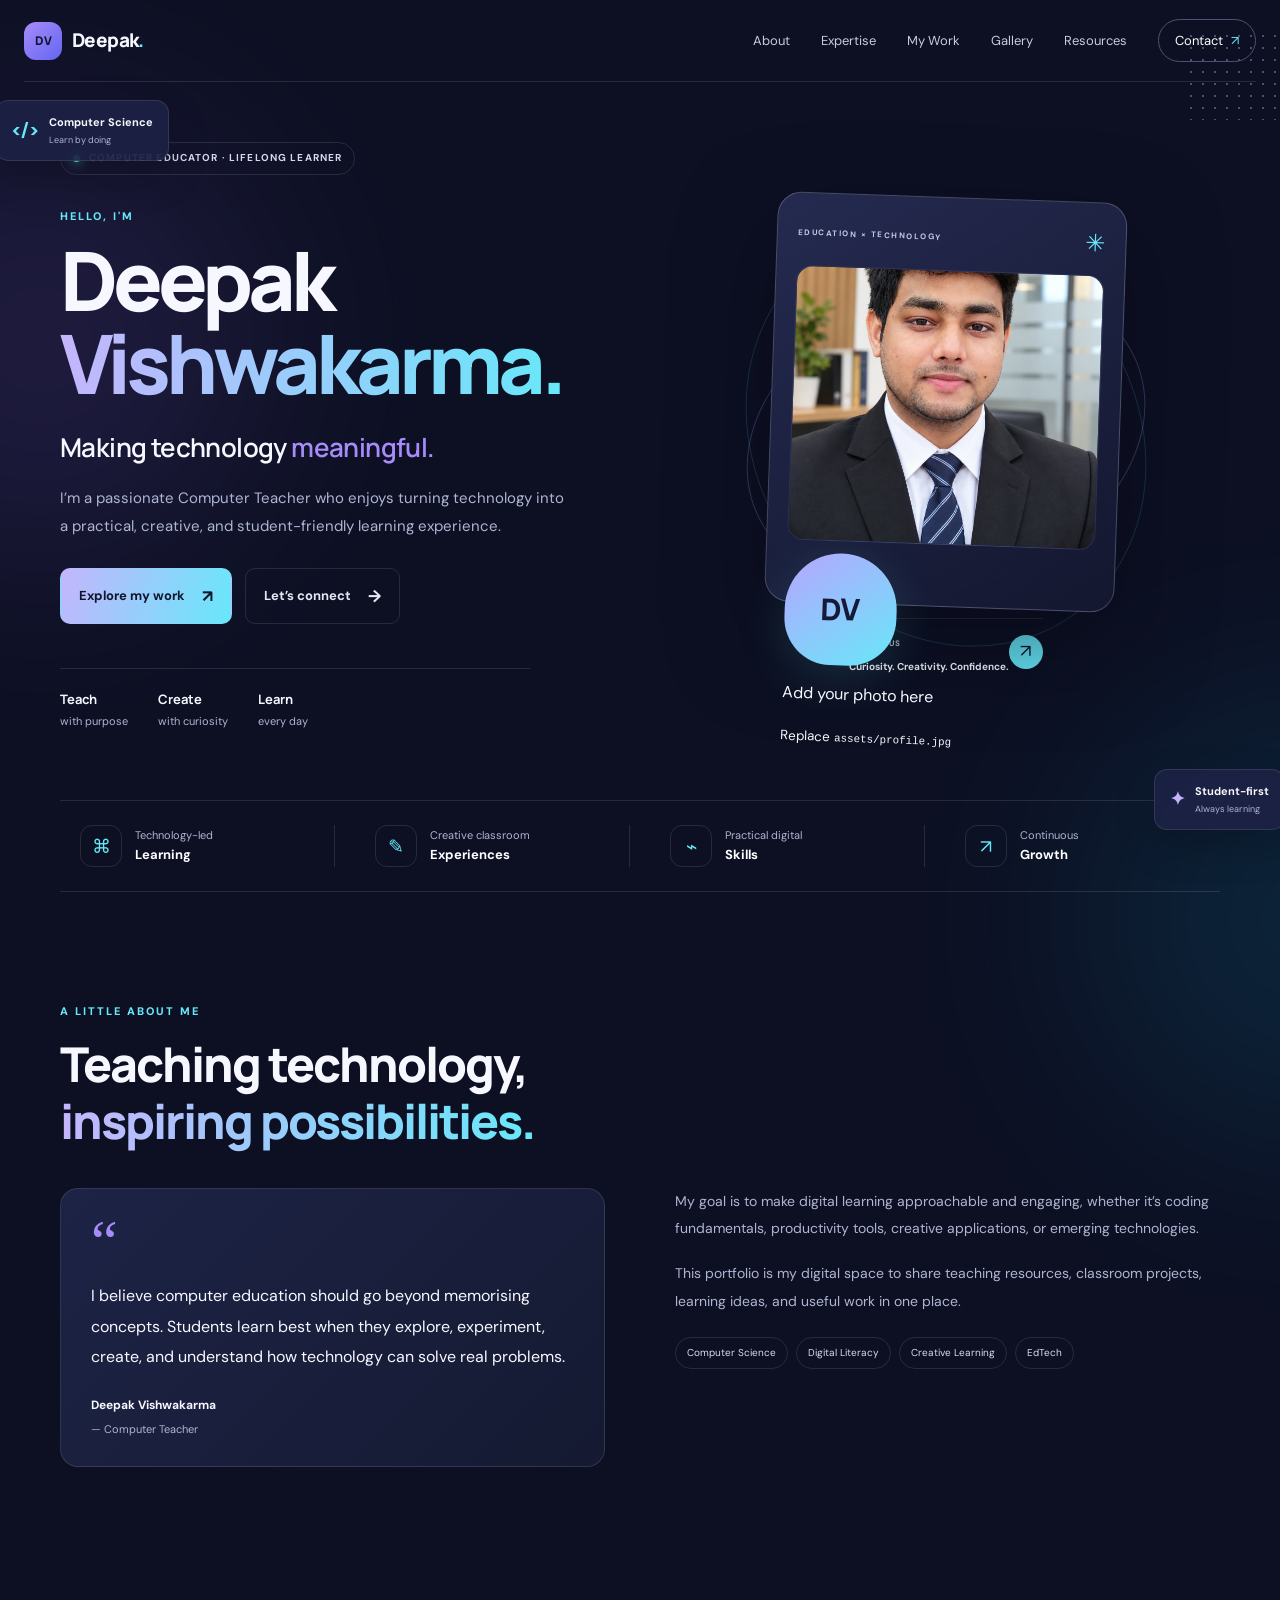
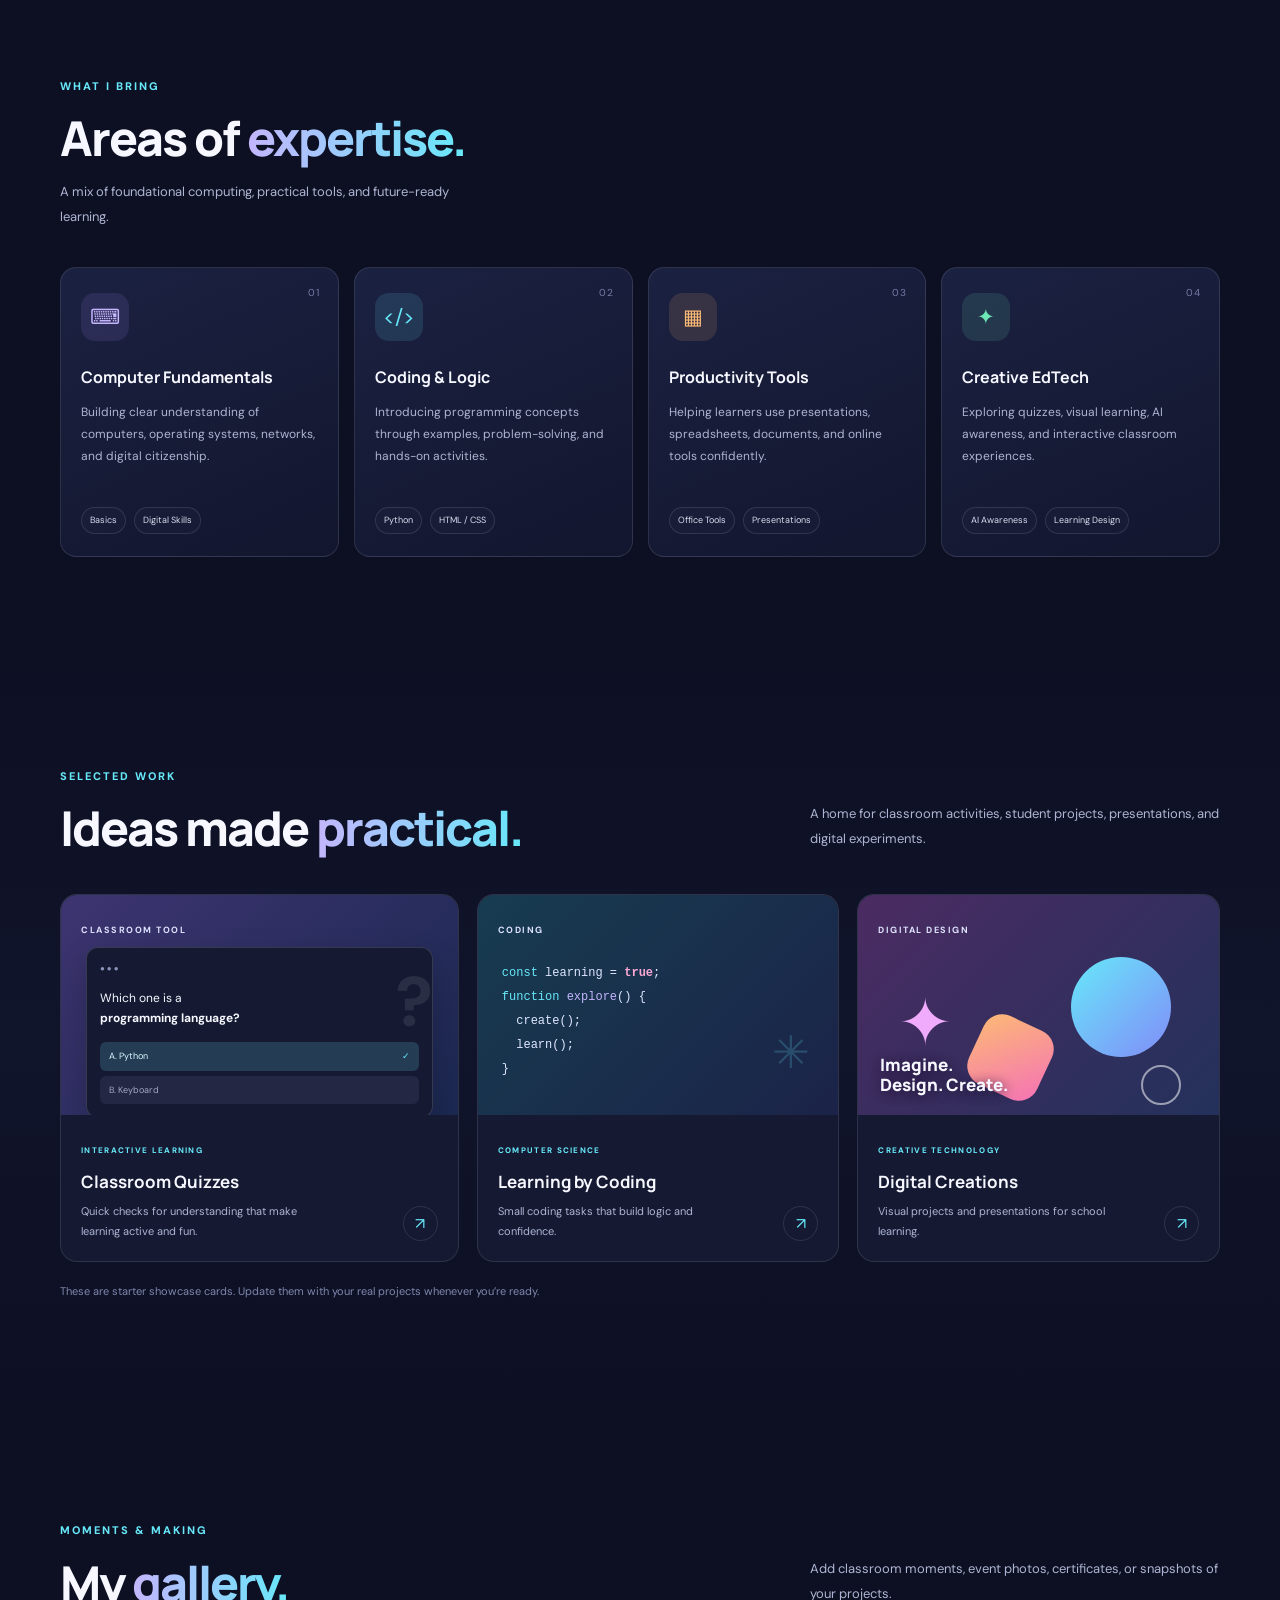
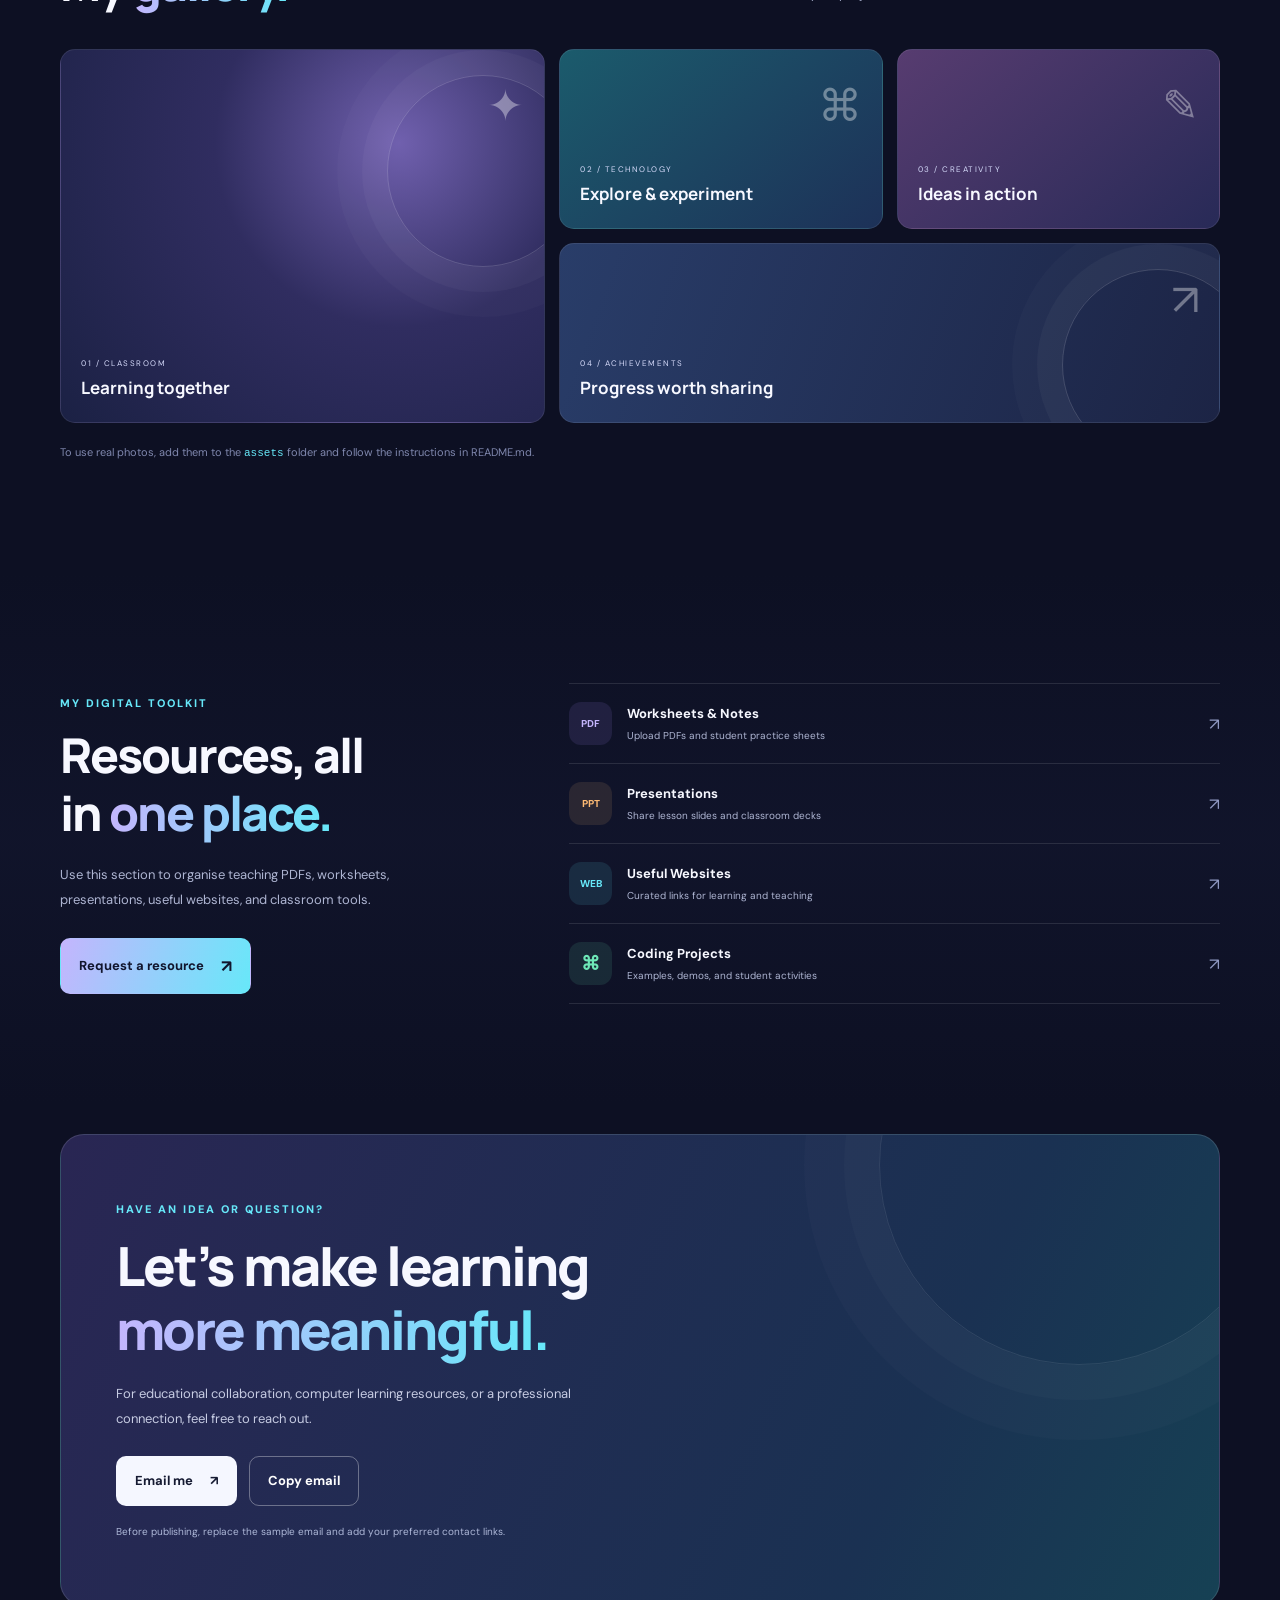
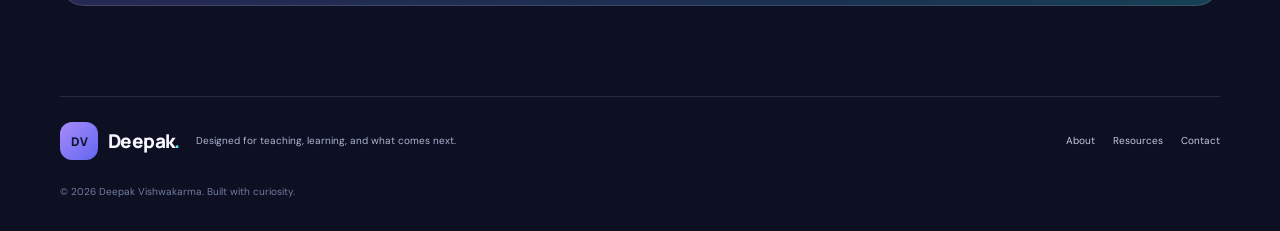
==== commit a1baaf37: "Update index.html" ====
--- a/index.html
+++ b/index.html
@@ -37,7 +37,7 @@
         <div class="portrait-card">
           <div class="portrait-top"><span class="tiny-label">EDUCATION × TECHNOLOGY</span><span class="spark">✳</span></div>
           <div class="portrait-placeholder">
-          <img src="profile.jpg" alt="Deepak Vishwakarma" style="width:100%;height:100%;object-fit:cover;border-radius:16px">
+          <img src="profile.jpeg" alt="Deepak Vishwakarma" style="width:100%;height:100%;object-fit:cover;border-radius:16px">
           </div>
             <div class="avatar-shape"><span>DV</span></div>
             <p>Add your photo here</p><small>Replace <code>assets/profile.jpg</code></small>
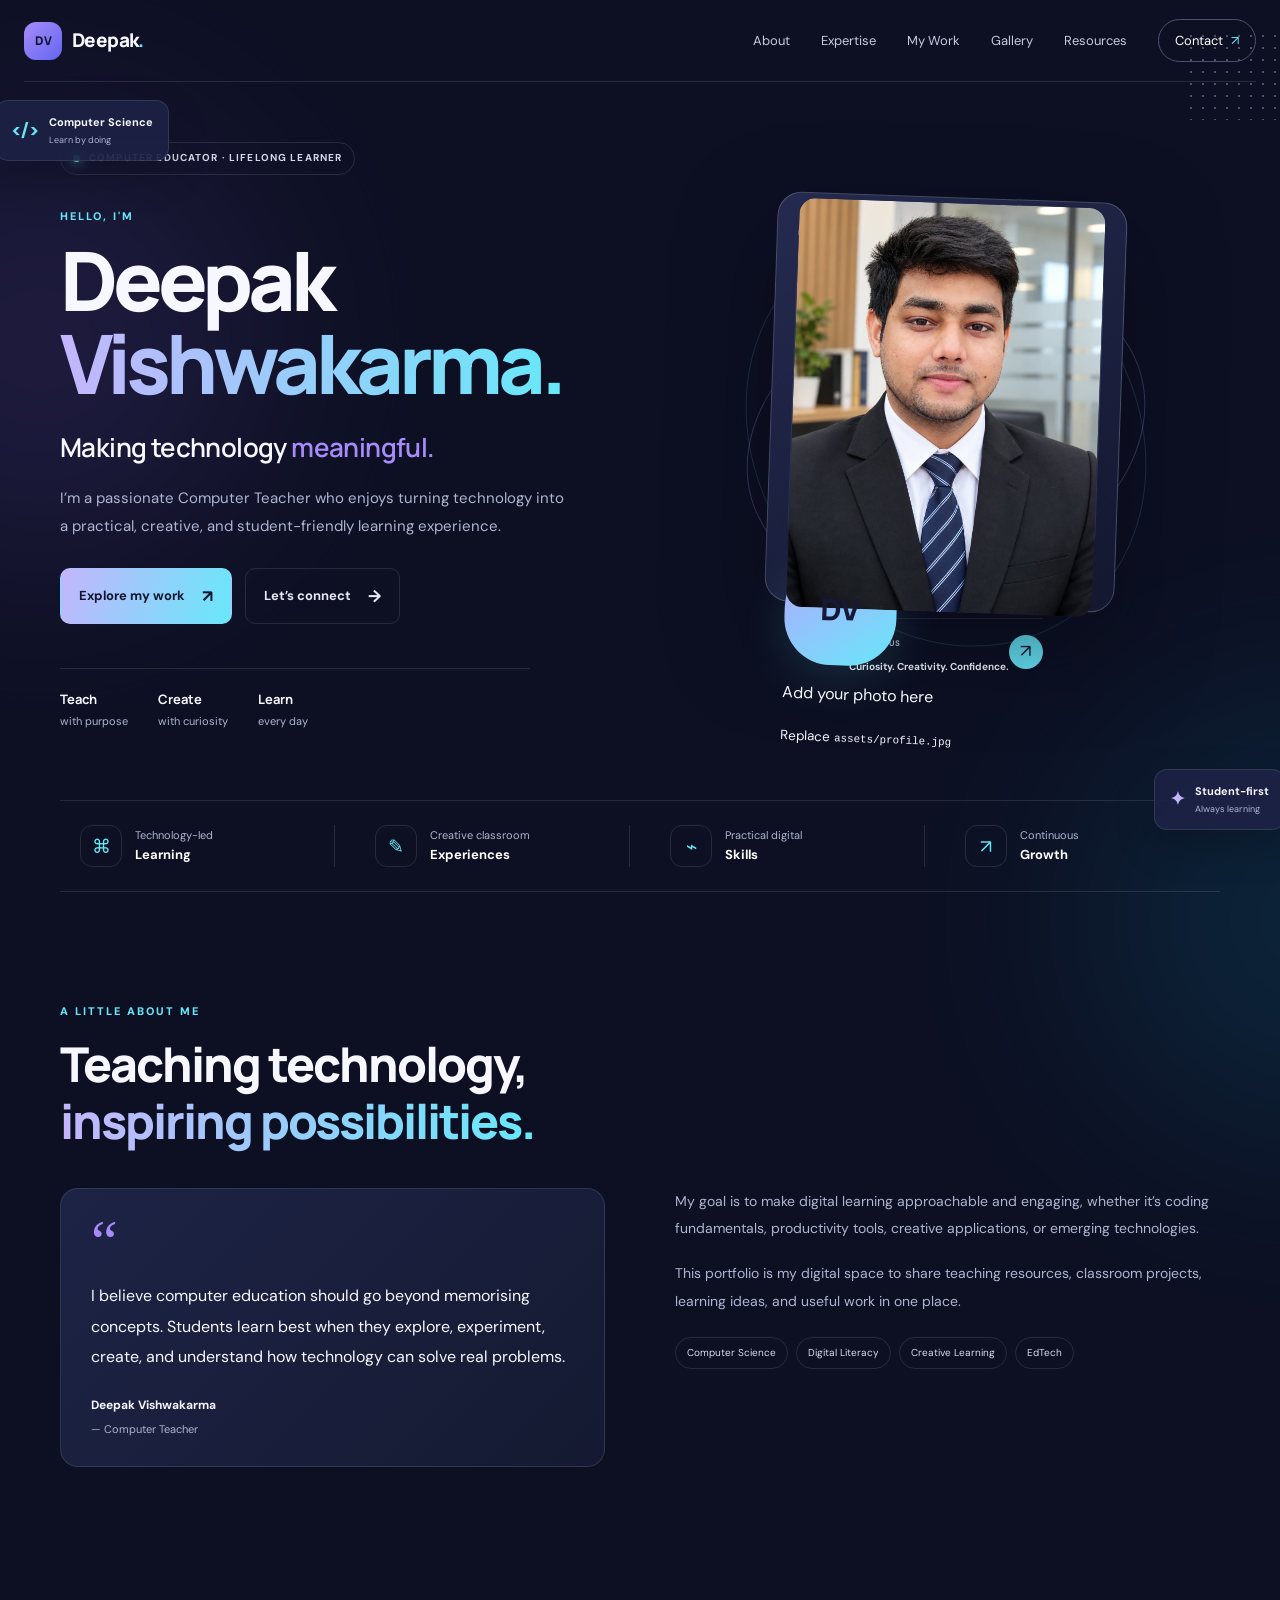
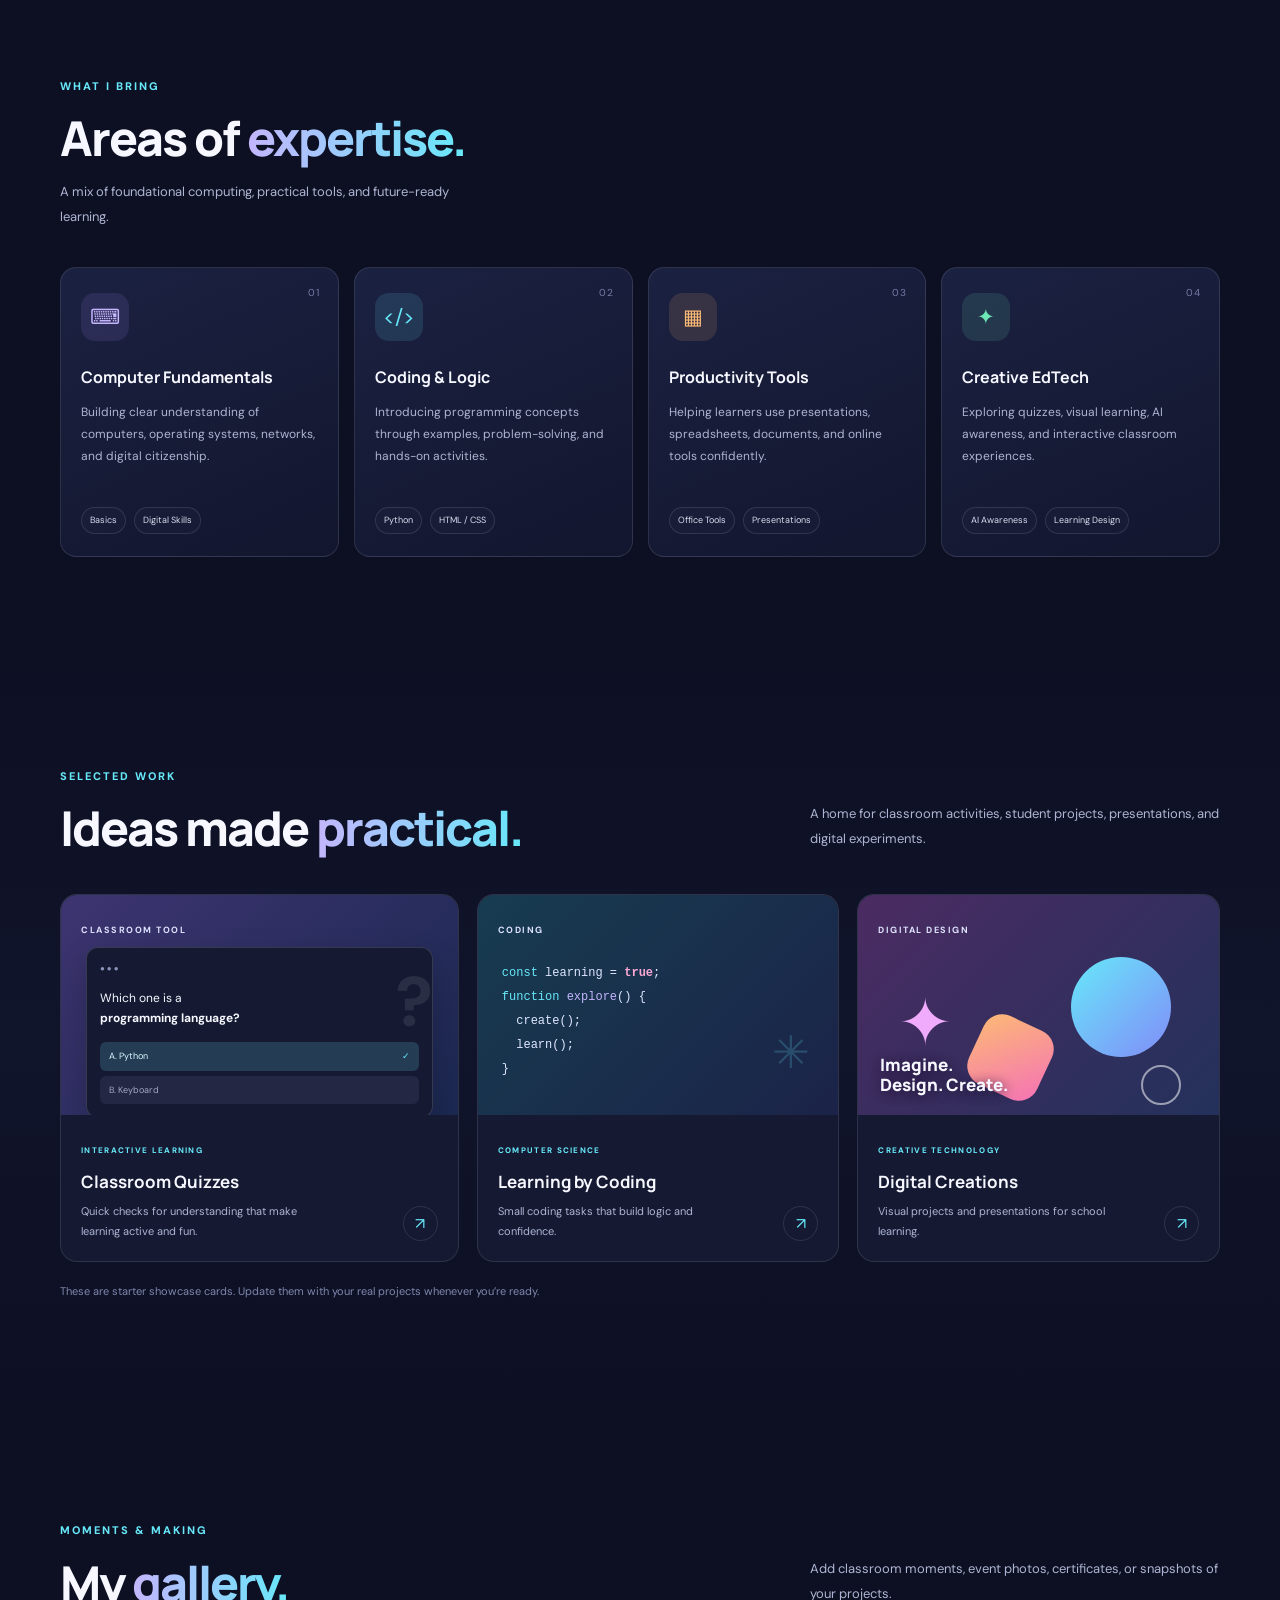
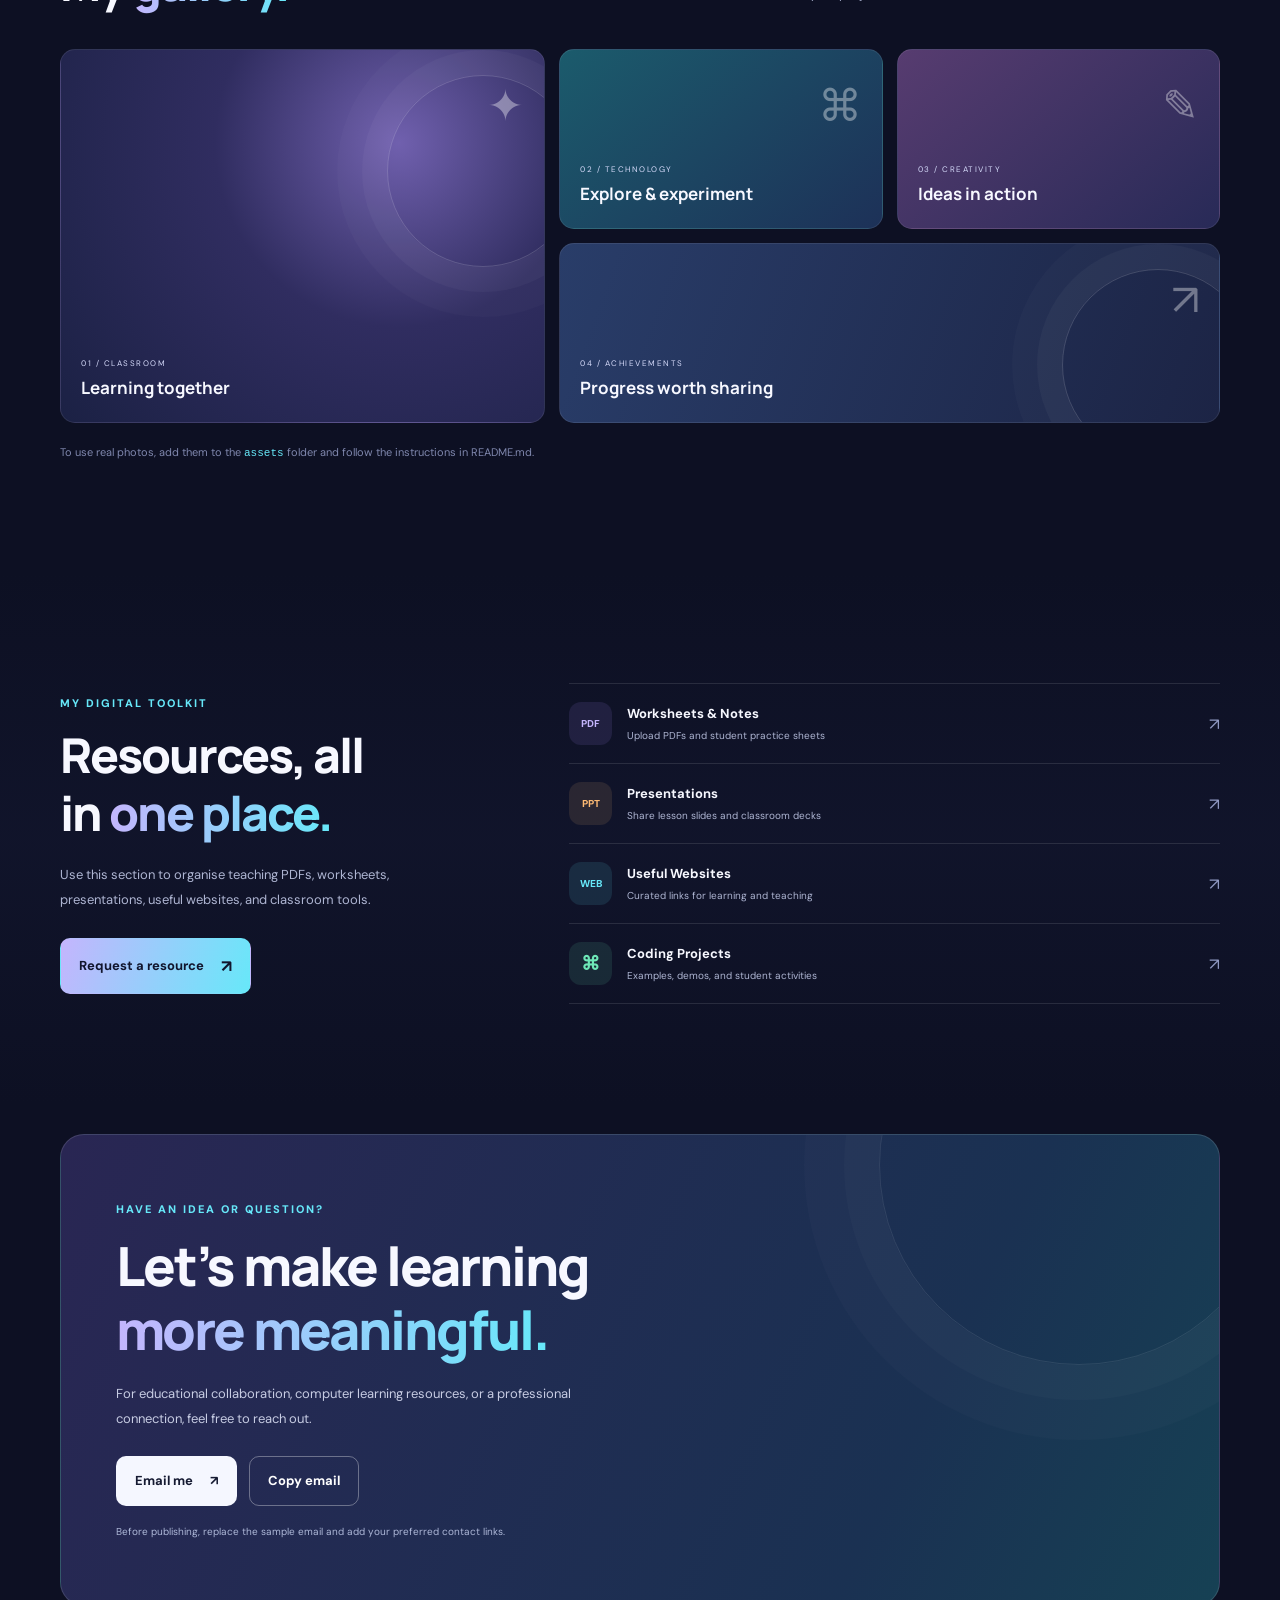
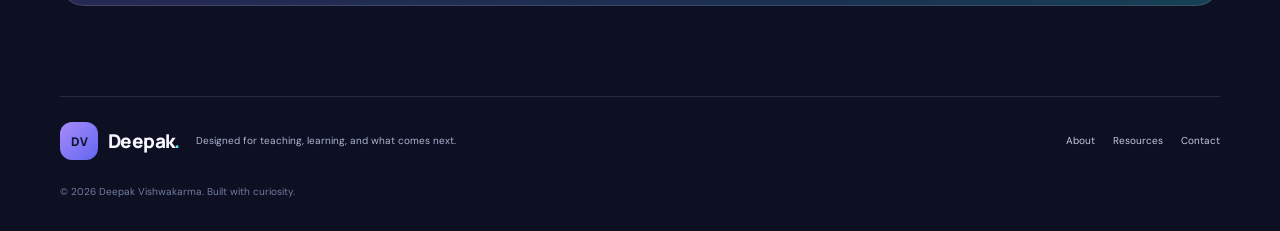
==== commit aed3cb10: "Update index.html" ====
--- a/index.html
+++ b/index.html
@@ -37,7 +37,7 @@
         <div class="portrait-card">
           <div class="portrait-top"><span class="tiny-label">EDUCATION × TECHNOLOGY</span><span class="spark">✳</span></div>
           <div class="portrait-placeholder">
-          <img src="profile.jpeg" alt="Deepak Vishwakarma" style="width:100%;height:100%;object-fit:cover;border-radius:16px">
+          <img src="profile.jpeg" alt="Deepak Vishwakarma" style="width:100%;height:150%;object-fit:cover;border-radius:16px">
           </div>
             <div class="avatar-shape"><span>DV</span></div>
             <p>Add your photo here</p><small>Replace <code>assets/profile.jpg</code></small>
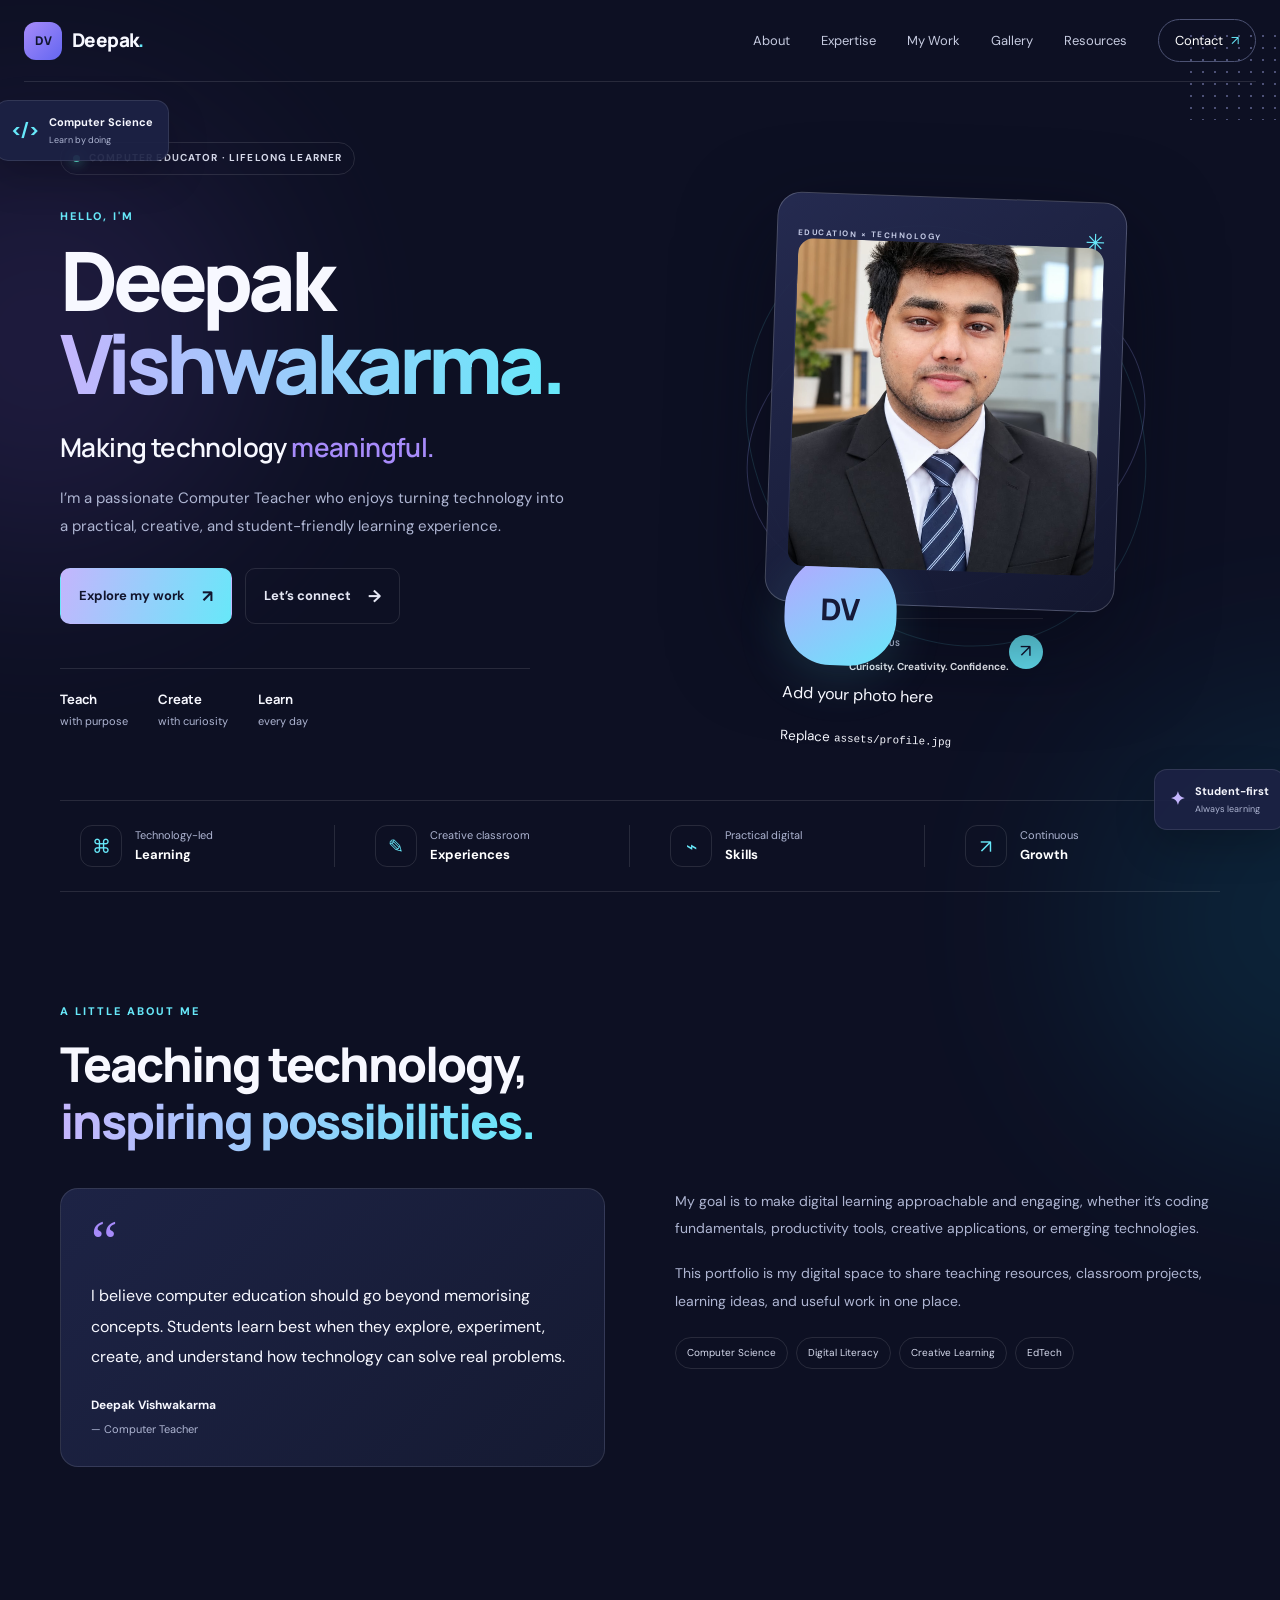
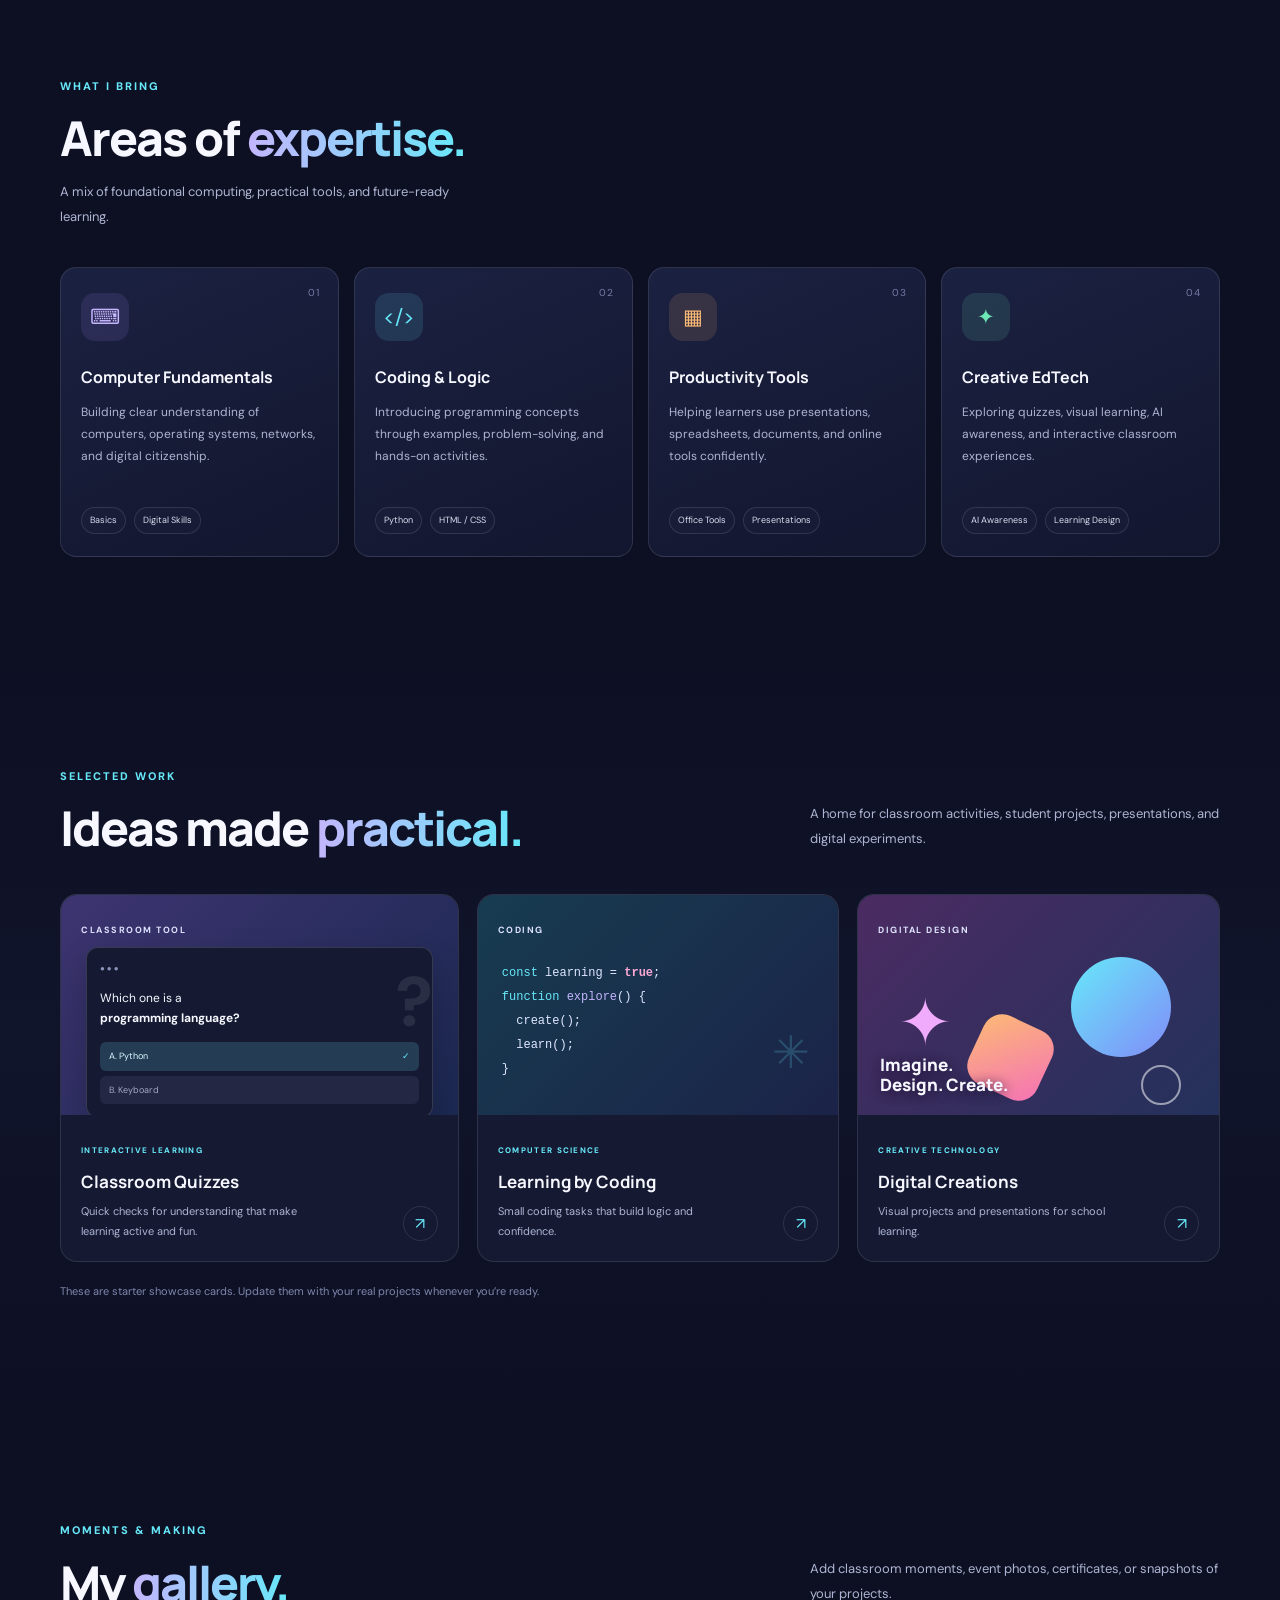
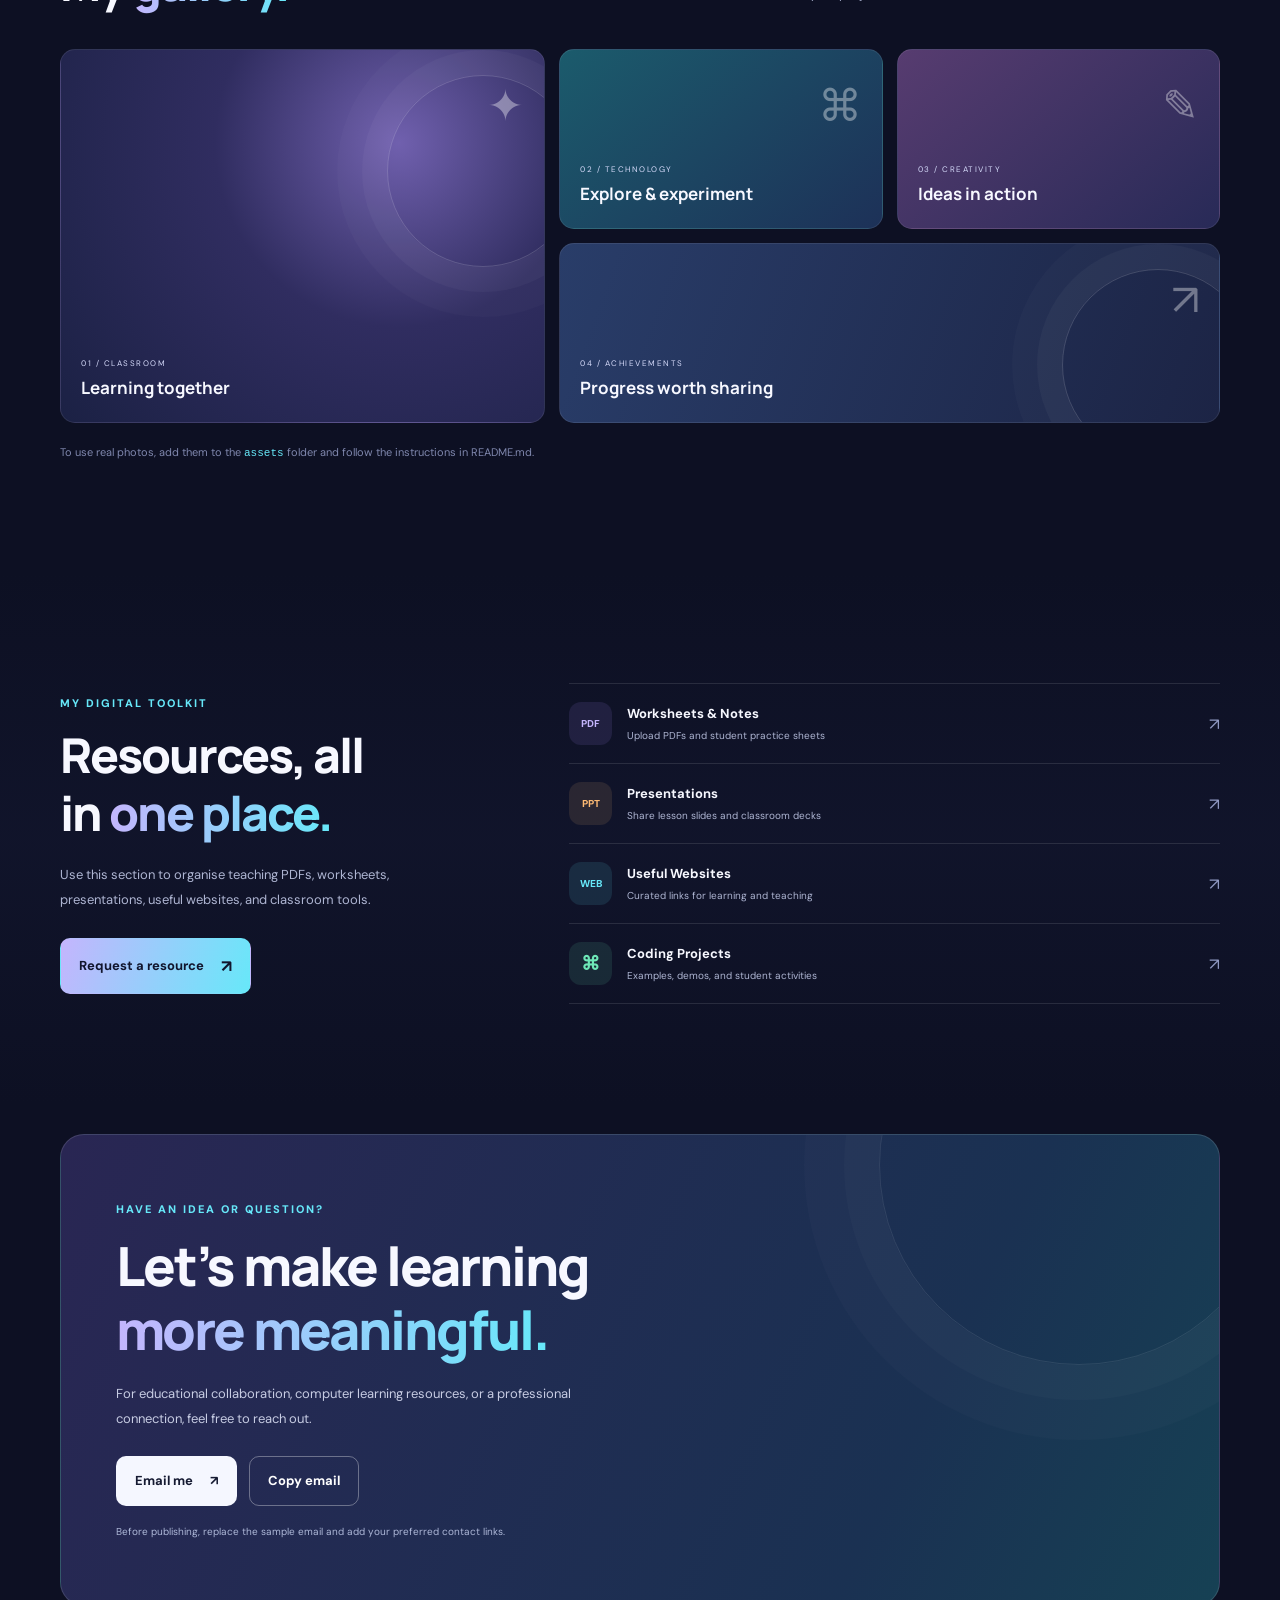
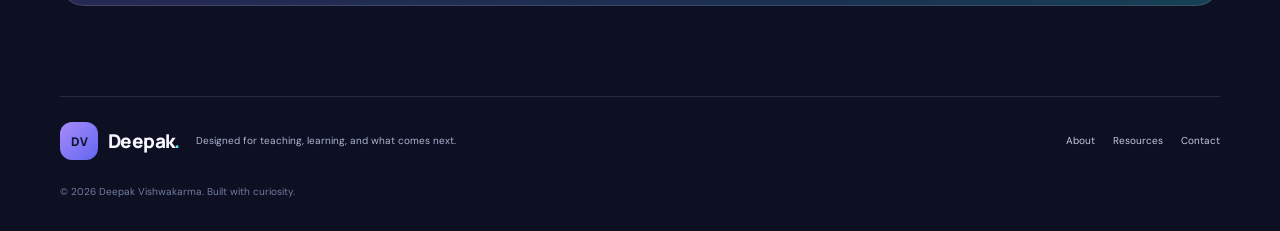
==== commit 9df870f6: "Update index.html" ====
--- a/index.html
+++ b/index.html
@@ -37,7 +37,7 @@
         <div class="portrait-card">
           <div class="portrait-top"><span class="tiny-label">EDUCATION × TECHNOLOGY</span><span class="spark">✳</span></div>
           <div class="portrait-placeholder">
-          <img src="profile.jpeg" alt="Deepak Vishwakarma" style="width:100%;height:150%;object-fit:cover;border-radius:16px">
+          <img src="profile.jpeg" alt="Deepak Vishwakarma" style="width:100%;height:120%;object-fit:cover;border-radius:16px">
           </div>
             <div class="avatar-shape"><span>DV</span></div>
             <p>Add your photo here</p><small>Replace <code>assets/profile.jpg</code></small>
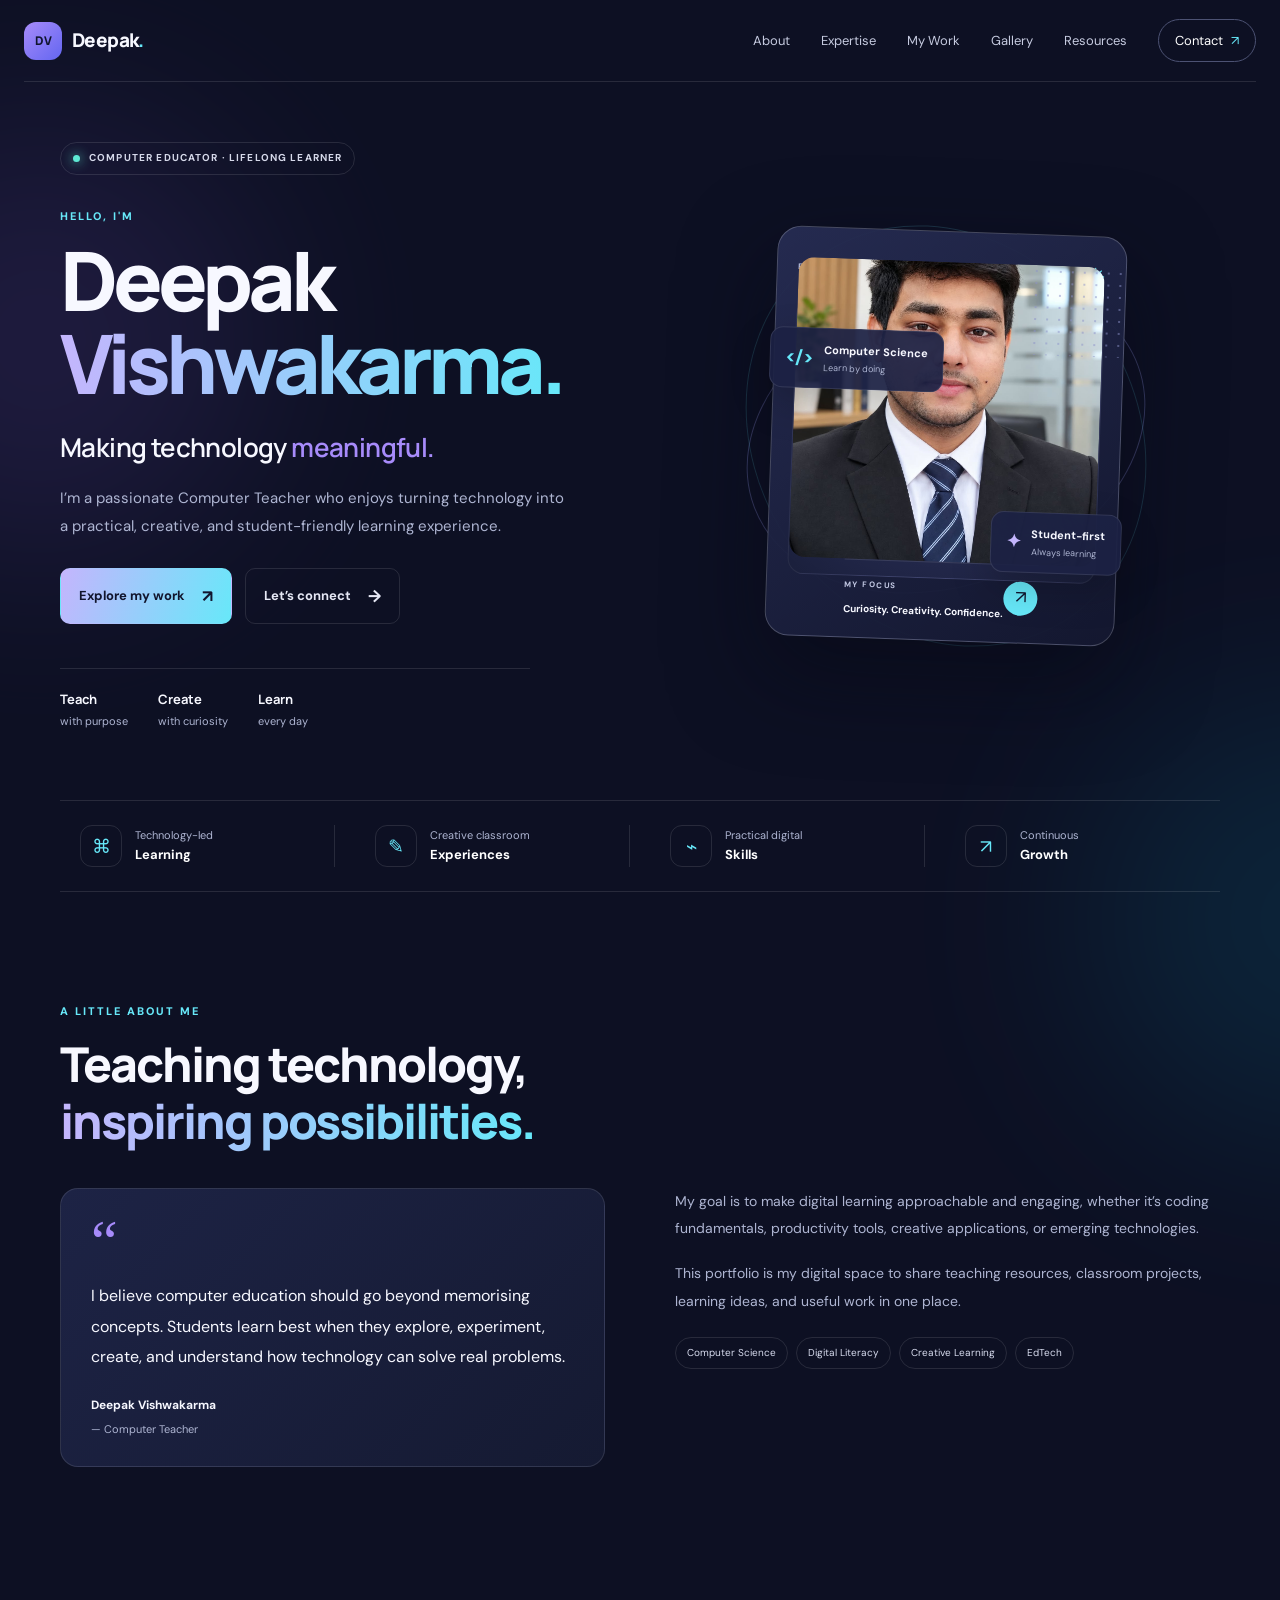
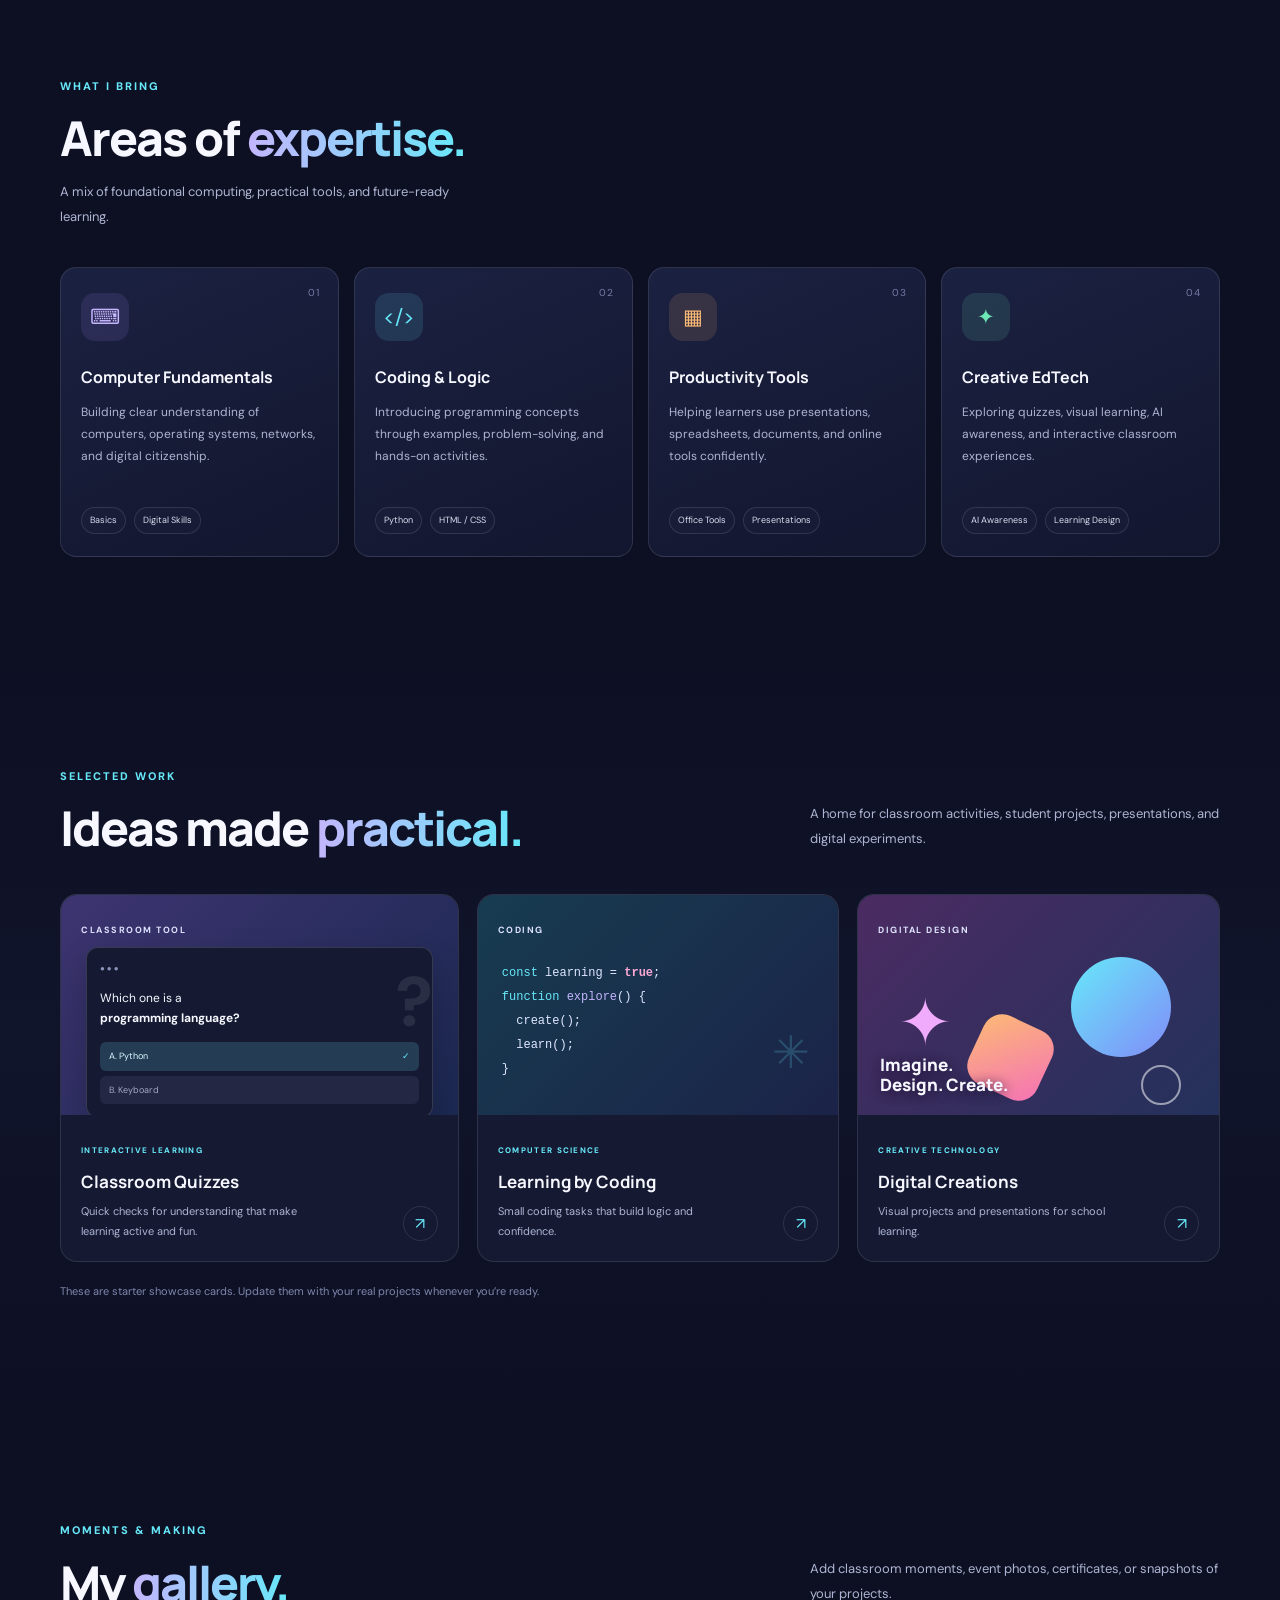
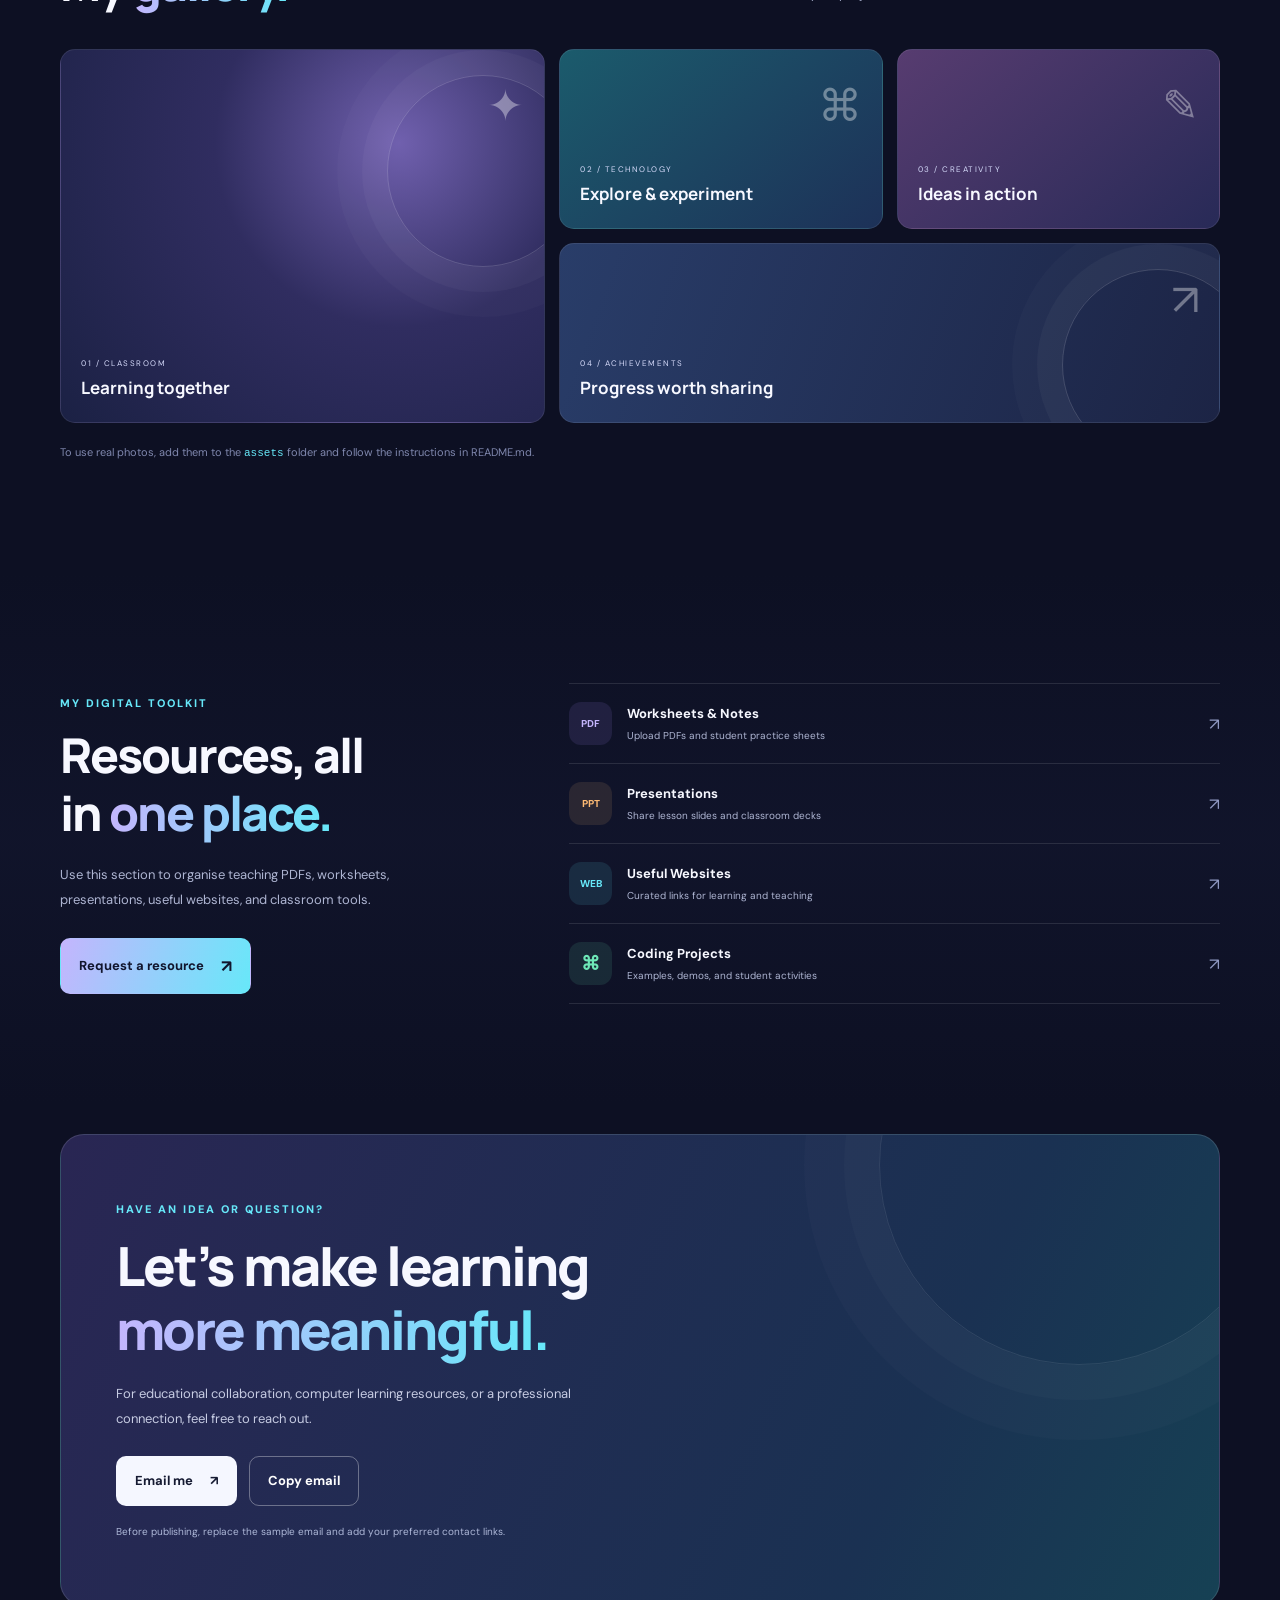
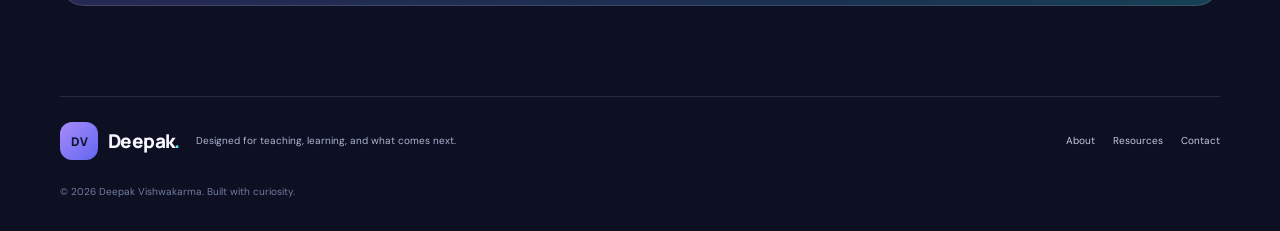
==== commit 93154bd5: "Update index.html" ====
--- a/index.html
+++ b/index.html
@@ -37,11 +37,7 @@
         <div class="portrait-card">
           <div class="portrait-top"><span class="tiny-label">EDUCATION × TECHNOLOGY</span><span class="spark">✳</span></div>
           <div class="portrait-placeholder">
-          <img src="profile.jpeg" alt="Deepak Vishwakarma" style="width:100%;height:120%;object-fit:cover;border-radius:16px">
-          </div>
-            <div class="avatar-shape"><span>DV</span></div>
-            <p>Add your photo here</p><small>Replace <code>assets/profile.jpg</code></small>
-          </div>
+          <img src="profile.jpeg" alt="Deepak Vishwakarma" style="width:100%;height:110%;object-fit:cover;border-radius:16px">
           <div class="portrait-bottom"><div><span class="tiny-label">MY FOCUS</span><strong>Curiosity. Creativity. Confidence.</strong></div><span class="arrow-badge">↗</span></div>
         </div>
         <div class="floating-chip chip-code"><span class="chip-icon">&lt;/&gt;</span><span><b>Computer Science</b><small>Learn by doing</small></span></div>
